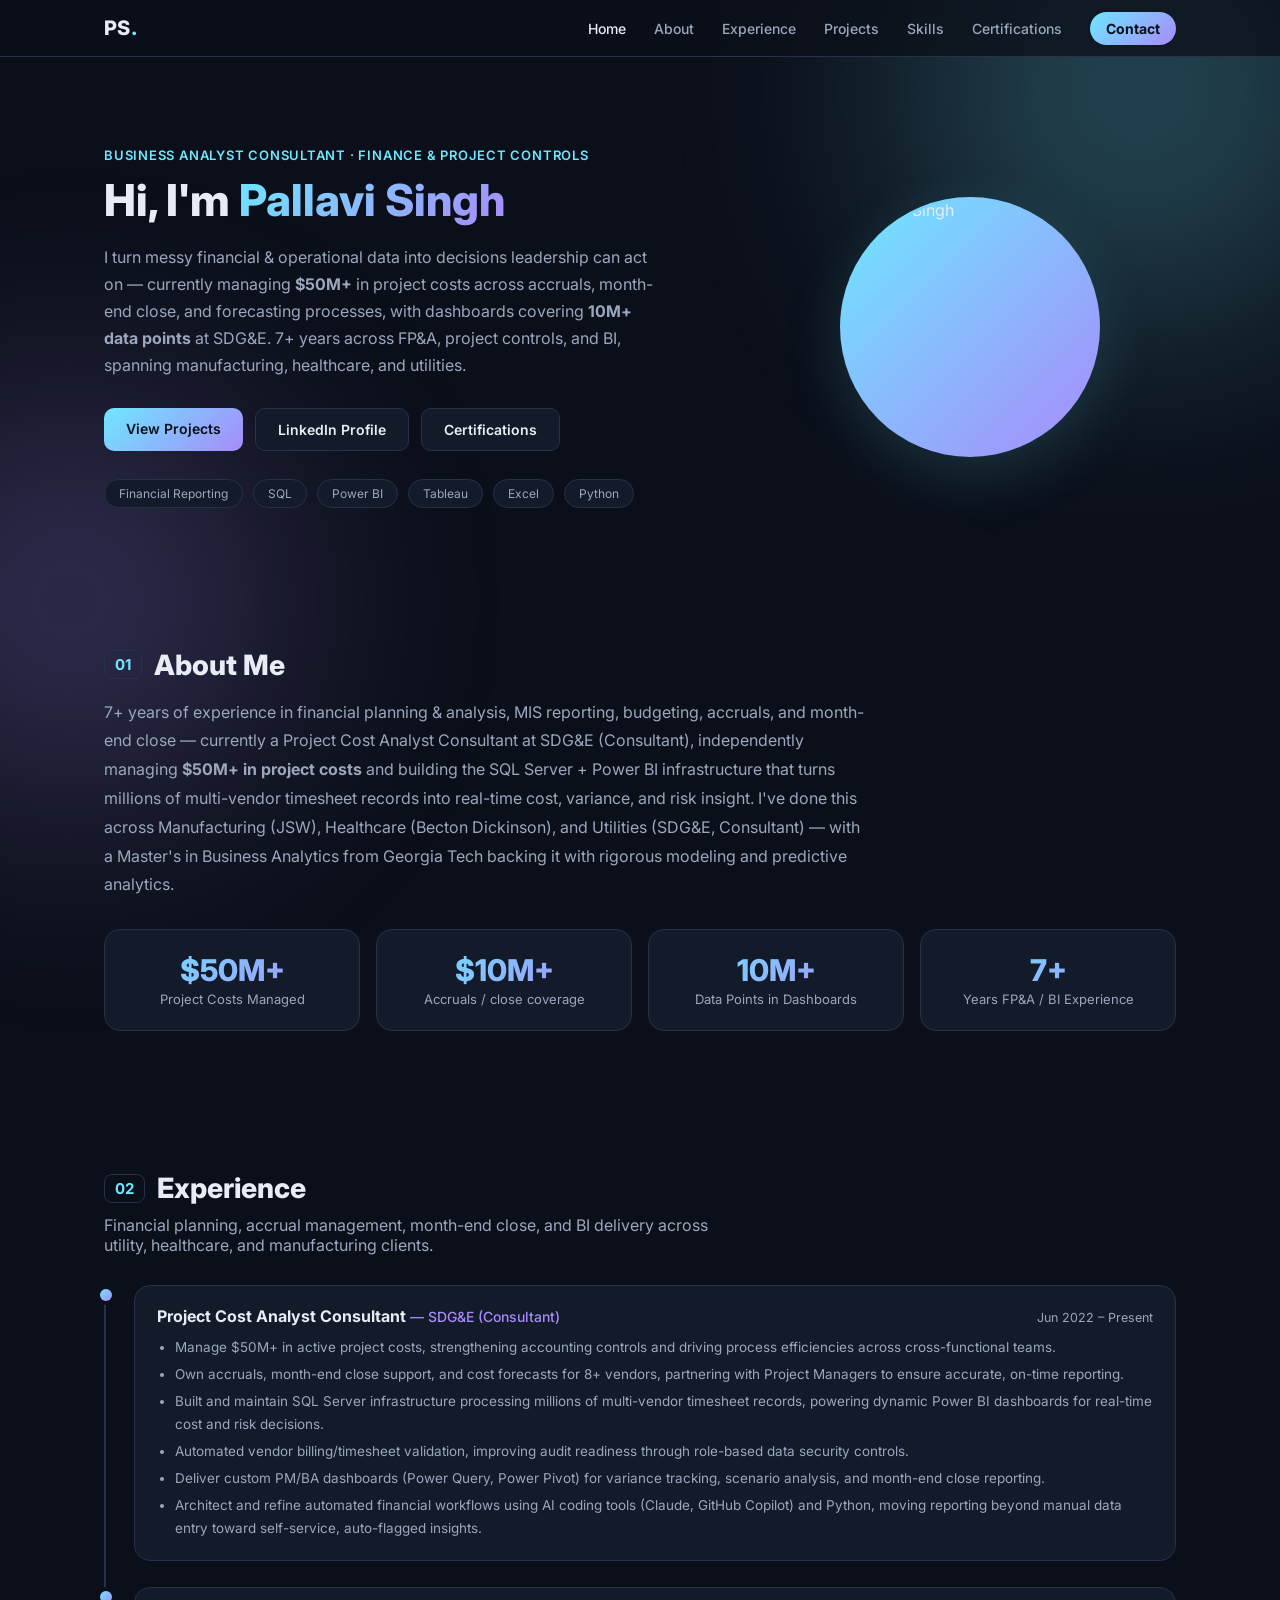
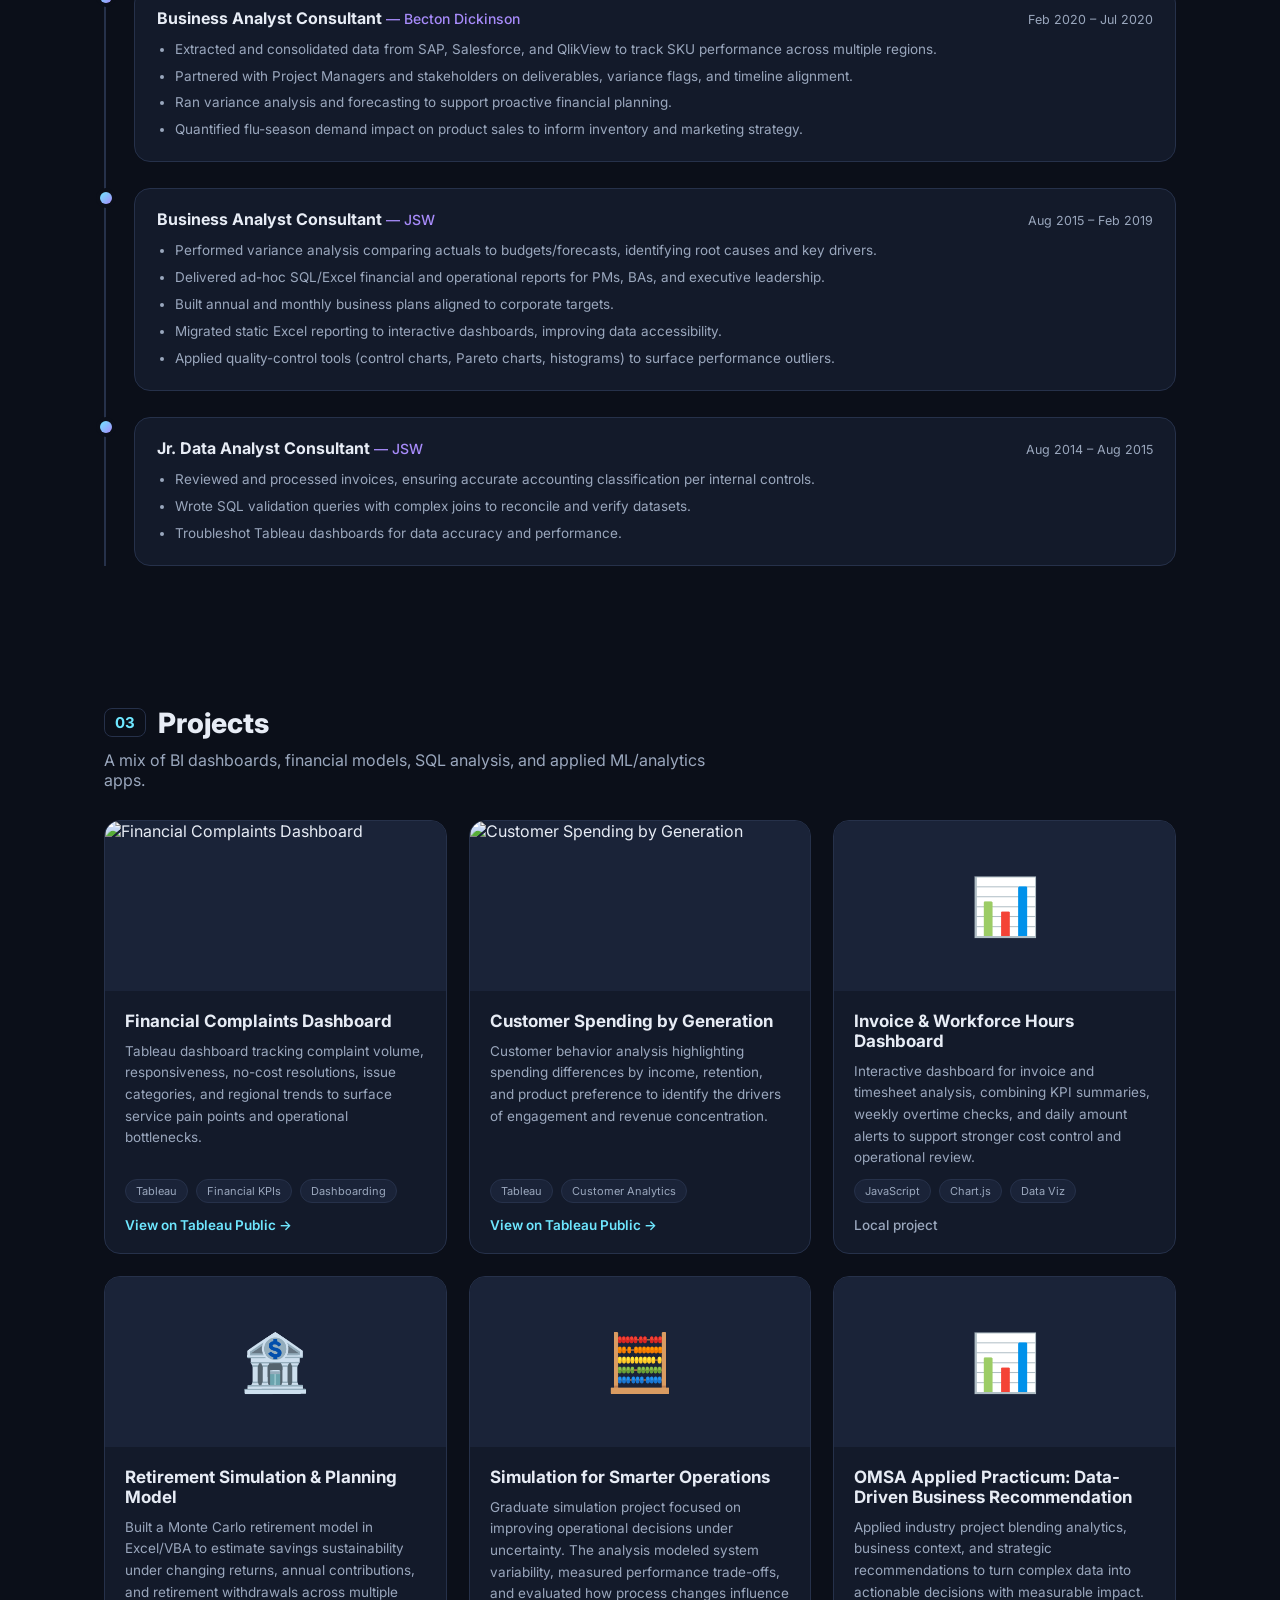
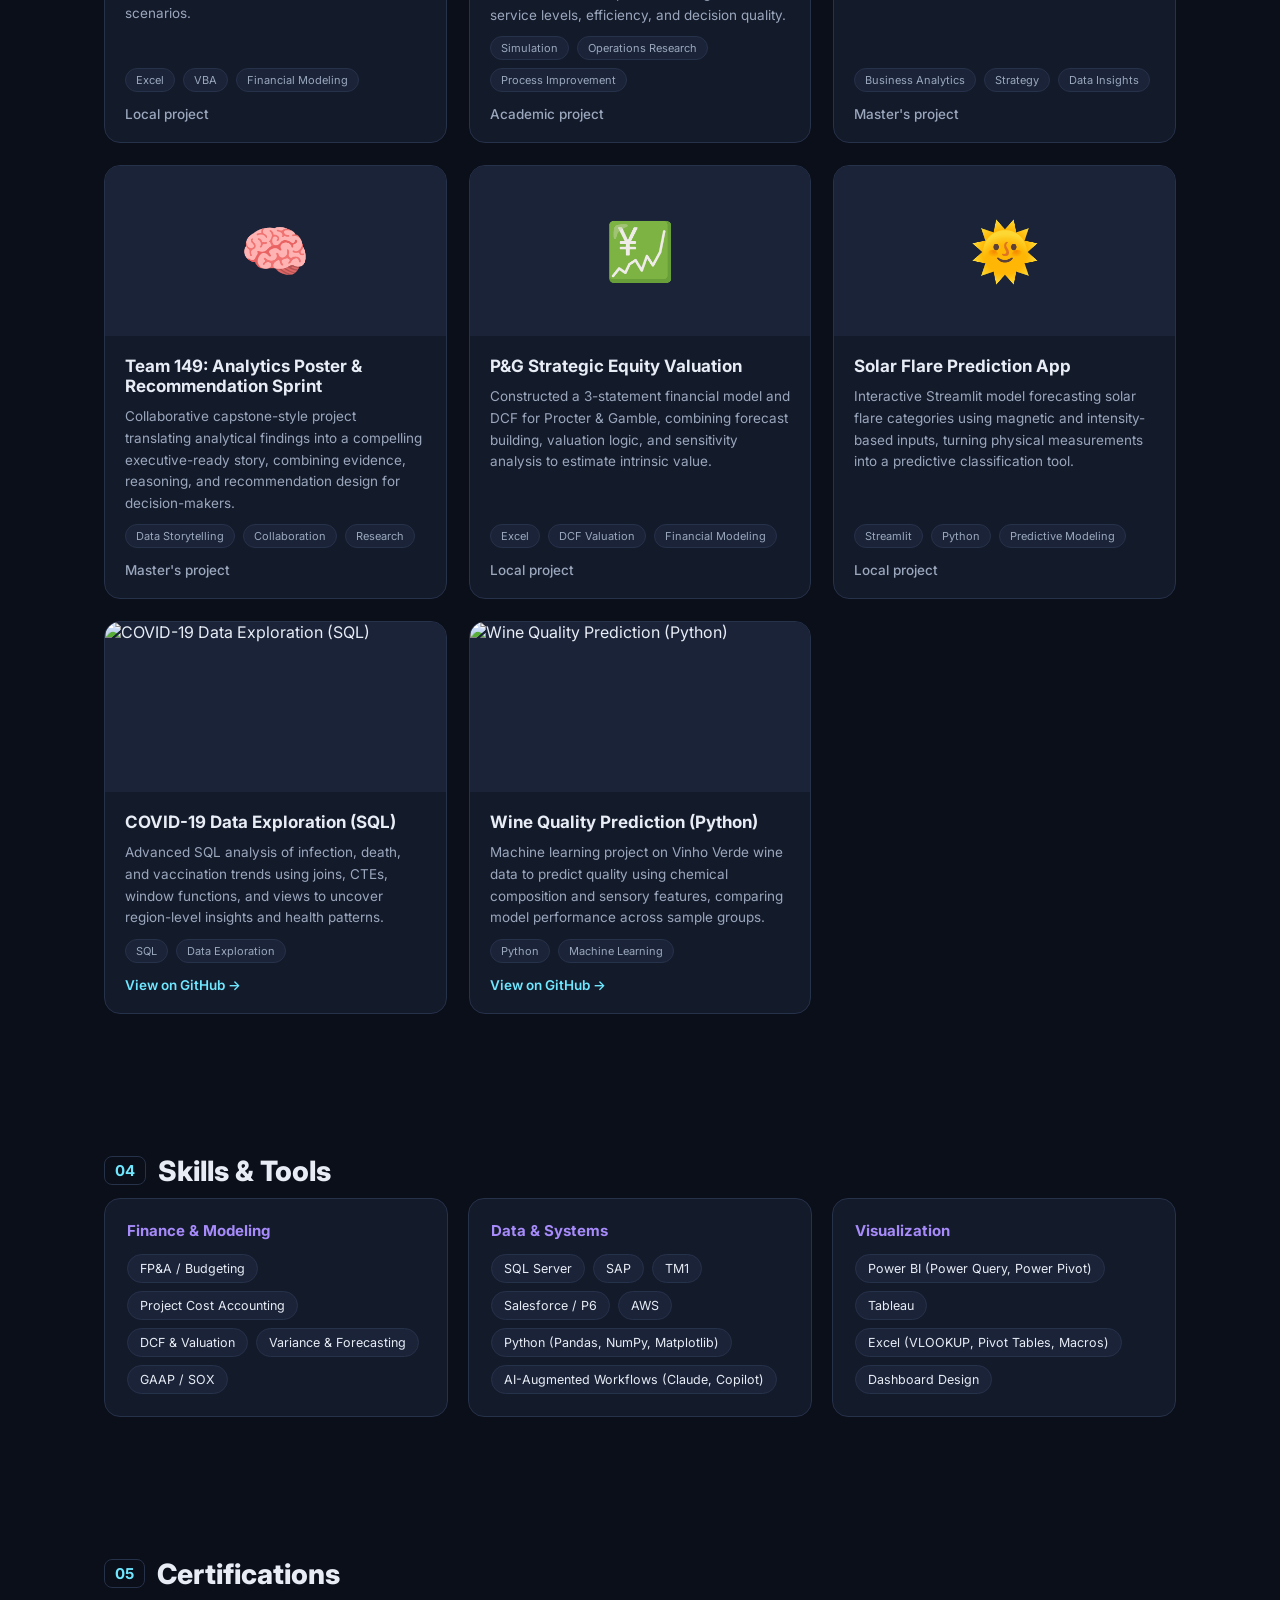
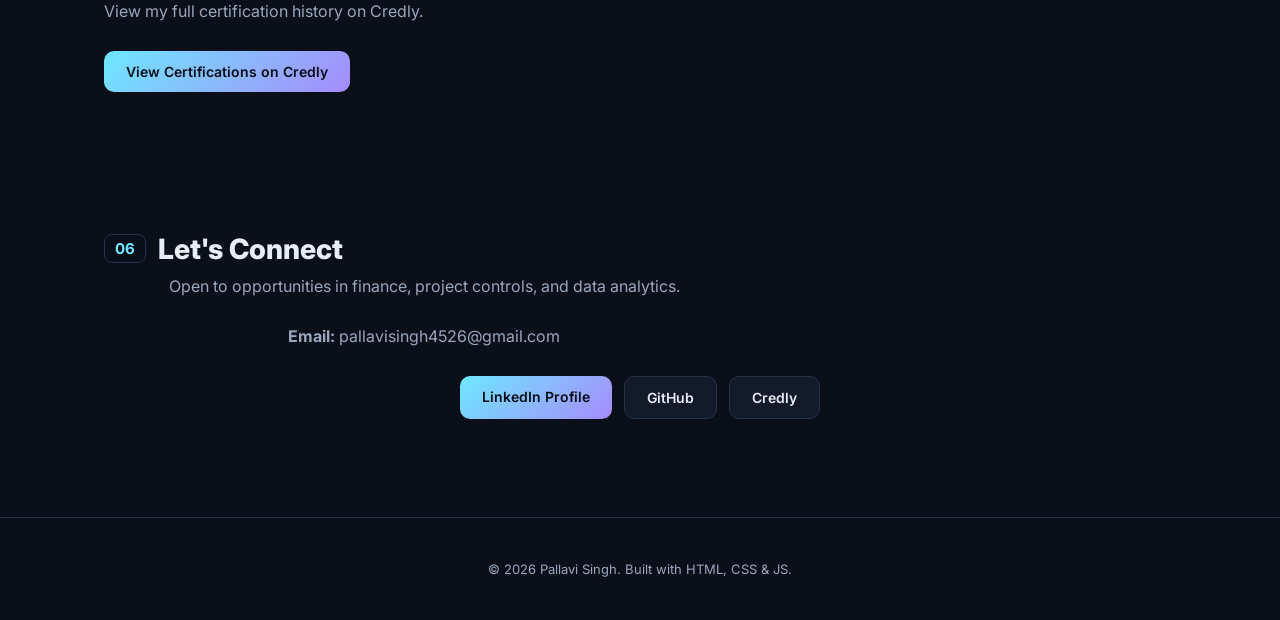
==== index.html @ 5e01cce1 "Add files via upload" ====
<!DOCTYPE html>
<html lang="en">
<head>
<meta charset="UTF-8" />
<meta name="viewport" content="width=device-width, initial-scale=1.0" />
<title>Pallavi Singh | Finance &amp; Data Analytics Portfolio</title>
<meta name="description" content="Pallavi Singh — Business Analyst / Finance &amp; Project Controls. Data modeling, visualization, and predictive analytics portfolio." />
<link rel="preconnect" href="https://fonts.googleapis.com" />
<link href="https://fonts.googleapis.com/css2?family=Inter:wght@400;500;600;700;800&display=swap" rel="stylesheet" />
<link rel="stylesheet" href="styles.css" />
</head>
<body>

  <div class="bg-orb orb-1"></div>
  <div class="bg-orb orb-2"></div>

  <header class="site-header">
    <nav class="nav container">
      <a href="#home" class="brand">PS<span>.</span></a>
      <button class="nav-toggle" id="navToggle" aria-label="Toggle menu">&#9776;</button>
      <ul class="nav-links" id="navLinks">
        <li><a href="#home">Home</a></li>
        <li><a href="#about">About</a></li>
        <li><a href="#experience">Experience</a></li>
        <li><a href="#projects">Projects</a></li>
        <li><a href="#skills">Skills</a></li>
        <li><a href="#certifications">Certifications</a></li>
        <li><a href="#contact" class="nav-cta">Contact</a></li>
      </ul>
    </nav>
  </header>

  <main>
    <!-- HERO -->
    <section id="home" class="hero container">
      <div class="hero-text">
        <p class="eyebrow">Business Analyst Consultant · Finance &amp; Project Controls</p>
        <h1>Hi, I'm <span class="accent">Pallavi Singh</span></h1>
        <p class="hero-sub">
          I turn messy financial &amp; operational data into decisions leadership can act on — currently
          managing <strong>$50M+</strong> in project costs across accruals, month-end close, and forecasting
          processes, with dashboards covering <strong>10M+ data points</strong> at SDG&amp;E. 7+ years across FP&amp;A,
          project controls, and BI, spanning manufacturing, healthcare, and utilities.
        </p>
        <div class="hero-actions">
          <a href="#projects" class="btn btn-primary">View Projects</a>
          <a href="https://www.linkedin.com/in/pallavi733a2479/" target="_blank" rel="noopener" class="btn btn-outline">LinkedIn Profile</a>
          <a href="https://www.credly.com/users/pallavi-singh.91397c42" target="_blank" rel="noopener" class="btn btn-outline">Certifications</a>
        </div>
        <ul class="hero-tags">
          <li>Financial Reporting</li>
          <li>SQL</li>
          <li>Power BI</li>
          <li>Tableau</li>
          <li>Excel</li>
          <li>Python</li>
        </ul>
      </div>
      <div class="hero-photo">
        <img src="images/OIP.jpg" alt="Pallavi Singh" />
      </div>
    </section>

    <!-- ABOUT -->
    <section id="about" class="section container">
      <h2 class="section-title"><span class="tag-num">01</span> About Me</h2>
      <p class="about-text">
        7+ years of experience in financial planning &amp; analysis, MIS reporting, budgeting, accruals, and month-end close —
        currently a Project Cost Analyst Consultant at SDG&amp;E (Consultant), independently managing <strong>$50M+ in project costs</strong> and
        building the SQL Server + Power BI infrastructure that turns millions of multi-vendor timesheet records into
        real-time cost, variance, and risk insight. I've done this across Manufacturing (JSW), Healthcare
        (Becton Dickinson), and Utilities (SDG&amp;E, Consultant) — with a Master's in Business Analytics from Georgia Tech backing it
        with rigorous modeling and predictive analytics.
      </p>
      <div class="stat-row">
        <div class="stat-card"><span class="stat-num">$50M+</span><span class="stat-label">Project Costs Managed</span></div>
        <div class="stat-card"><span class="stat-num">$10M+</span><span class="stat-label">Accruals / close coverage</span></div>
        <div class="stat-card"><span class="stat-num">10M+</span><span class="stat-label">Data Points in Dashboards</span></div>
        <div class="stat-card"><span class="stat-num">7+</span><span class="stat-label">Years FP&amp;A / BI Experience</span></div>
      </div>
    </section>

    <!-- EXPERIENCE -->
    <section id="experience" class="section container">
      <h2 class="section-title"><span class="tag-num">02</span> Experience</h2>
      <p class="section-sub">Financial planning, accrual management, month-end close, and BI delivery across utility, healthcare, and manufacturing clients.</p>
      <div class="timeline" id="experienceTimeline">
        <!-- Cards injected by script.js from EXPERIENCE data -->
      </div>
    </section>

    <!-- PROJECTS -->
    <section id="projects" class="section container">
      <h2 class="section-title"><span class="tag-num">03</span> Projects</h2>
      <p class="section-sub">A mix of BI dashboards, financial models, SQL analysis, and applied ML/analytics apps.</p>

      <div class="project-grid" id="projectGrid">
        <!-- Cards injected by script.js from PROJECTS data -->
      </div>
    </section>

    <!-- SKILLS -->
    <section id="skills" class="section container">
      <h2 class="section-title"><span class="tag-num">04</span> Skills &amp; Tools</h2>
      <div class="skills-grid">
        <div class="skill-group">
          <h3>Finance &amp; Modeling</h3>
          <ul class="pill-list">
            <li>FP&amp;A / Budgeting</li>
            <li>Project Cost Accounting</li>
            <li>DCF &amp; Valuation</li>
            <li>Variance &amp; Forecasting</li>
            <li>GAAP / SOX</li>
          </ul>
        </div>
        <div class="skill-group">
          <h3>Data &amp; Systems</h3>
          <ul class="pill-list">
            <li>SQL Server</li>
            <li>SAP</li>
            <li>TM1</li>
            <li>Salesforce / P6</li>
            <li>AWS</li>
            <li>Python (Pandas, NumPy, Matplotlib)</li>
            <li>AI-Augmented Workflows (Claude, Copilot)</li>
          </ul>
        </div>
        <div class="skill-group">
          <h3>Visualization</h3>
          <ul class="pill-list">
            <li>Power BI (Power Query, Power Pivot)</li>
            <li>Tableau</li>
            <li>Excel (VLOOKUP, Pivot Tables, Macros)</li>
            <li>Dashboard Design</li>
          </ul>
        </div>
      </div>
    </section>

    <!-- CERTIFICATIONS -->
    <section id="certifications" class="section container">
      <h2 class="section-title"><span class="tag-num">05</span> Certifications</h2>
      <p class="section-sub">
        View my full certification history on Credly.
      </p>
      <a href="https://www.credly.com/users/pallavi-singh.91397c42" target="_blank" rel="noopener" class="btn btn-primary">
        View Certifications on Credly
      </a>
    </section>

    <!-- CONTACT -->
    <section id="contact" class="section container contact-section">
      <h2 class="section-title"><span class="tag-num">06</span> Let's Connect</h2>
      <p class="section-sub">Open to opportunities in finance, project controls, and data analytics.</p>
      <p class="section-sub"><strong>Email:</strong> pallavisingh4526@gmail.com</p>
      <div class="hero-actions">
        <a href="https://www.linkedin.com/in/pallavi733a2479/" target="_blank" rel="noopener" class="btn btn-primary">LinkedIn Profile</a>
        <a href="https://github.com/PallaviSingh24" target="_blank" rel="noopener" class="btn btn-outline">GitHub</a>
        <a href="https://www.credly.com/users/pallavi-singh.91397c42" target="_blank" rel="noopener" class="btn btn-outline">Credly</a>
      </div>
    </section>
  </main>

  <footer class="site-footer">
    <p>&copy; <span id="year"></span> Pallavi Singh. Built with HTML, CSS &amp; JS.</p>
  </footer>

  <script src="projects-data.js"></script>
  <script src="script.js"></script>
</body>
</html>
---- styles.css ----
:root {
  --bg: #0b0f19;
  --panel: #131a2a;
  --panel-2: #1a2338;
  --border: #26314a;
  --text: #e7ecf5;
  --muted: #9aa7bd;
  --accent: #6ee7ff;
  --accent-2: #a78bfa;
  --gradient: linear-gradient(135deg, #6ee7ff 0%, #a78bfa 100%);
  --radius: 16px;
  --max-w: 1120px;
}

* { box-sizing: border-box; }
html { scroll-behavior: smooth; }

body {
  margin: 0;
  font-family: "Inter", "Segoe UI", Arial, sans-serif;
  background: var(--bg);
  color: var(--text);
  position: relative;
  overflow-x: hidden;
}

.container { max-width: var(--max-w); margin: 0 auto; padding: 0 24px; }

.bg-orb {
  position: fixed;
  border-radius: 50%;
  filter: blur(120px);
  opacity: 0.25;
  z-index: 0;
  pointer-events: none;
}
.orb-1 { width: 480px; height: 480px; background: #6ee7ff; top: -150px; right: -100px; }
.orb-2 { width: 420px; height: 420px; background: #a78bfa; bottom: 10%; left: -140px; }

.site-header {
  position: sticky;
  top: 0;
  z-index: 50;
  backdrop-filter: blur(10px);
  background: rgba(11, 15, 25, 0.75);
  border-bottom: 1px solid var(--border);
}

.nav { display: flex; align-items: center; justify-content: space-between; padding: 16px 24px; }

.brand { font-size: 20px; font-weight: 800; color: var(--text); text-decoration: none; letter-spacing: 0.02em; }
.brand span { color: var(--accent); }

.nav-toggle { display: none; background: none; border: none; color: var(--text); font-size: 22px; cursor: pointer; }

.nav-links { list-style: none; display: flex; gap: 28px; margin: 0; padding: 0; align-items: center; }
.nav-links a { color: var(--muted); text-decoration: none; font-size: 14px; font-weight: 500; transition: color 0.2s; }
.nav-links a:hover, .nav-links a.active { color: var(--text); }
.nav-cta { background: var(--gradient); color: #071018 !important; padding: 8px 16px; border-radius: 999px; font-weight: 700 !important; }

.hero {
  display: grid;
  grid-template-columns: 1.2fr 0.8fr;
  gap: 40px;
  align-items: center;
  padding: 90px 24px 70px;
  position: relative;
  z-index: 1;
}

.eyebrow { color: var(--accent); font-weight: 600; letter-spacing: 0.06em; text-transform: uppercase; font-size: 13px; margin: 0 0 12px; }
.hero h1 { font-size: 44px; line-height: 1.15; margin: 0 0 18px; font-weight: 800; }
.accent { background: var(--gradient); -webkit-background-clip: text; background-clip: text; color: transparent; }
.hero-sub { color: var(--muted); font-size: 16px; line-height: 1.7; max-width: 560px; margin: 0 0 28px; }

.hero-actions { display: flex; flex-wrap: wrap; gap: 12px; margin-bottom: 28px; }

.btn { display: inline-block; padding: 12px 22px; border-radius: 10px; font-weight: 600; font-size: 14px; text-decoration: none; transition: transform 0.15s, opacity 0.15s; }
.btn:hover { transform: translateY(-2px); }
.btn-primary { background: var(--gradient); color: #071018; }
.btn-outline { border: 1px solid var(--border); color: var(--text); background: var(--panel); }
.btn-outline:hover { border-color: var(--accent); }

.hero-tags { list-style: none; display: flex; flex-wrap: wrap; gap: 10px; padding: 0; margin: 0; }
.hero-tags li { background: var(--panel); border: 1px solid var(--border); padding: 6px 14px; border-radius: 999px; font-size: 12px; color: var(--muted); }

.hero-photo { display: flex; justify-content: center; }
.hero-photo img {
  width: 260px; height: 260px; object-fit: cover; border-radius: 50%;
  border: 3px solid transparent;
  background: var(--gradient) padding-box, var(--gradient) border-box;
  box-shadow: 0 20px 60px rgba(110, 231, 255, 0.15);
}

.section { padding: 70px 24px; position: relative; z-index: 1; }
.section-title { font-size: 28px; font-weight: 800; margin: 0 0 10px; display: flex; align-items: center; gap: 12px; }
.tag-num { color: var(--accent); font-size: 15px; font-weight: 700; border: 1px solid var(--border); border-radius: 8px; padding: 4px 10px; }
.section-sub { color: var(--muted); margin: 0 0 30px; max-width: 640px; }
.about-text { color: var(--muted); font-size: 16px; line-height: 1.8; max-width: 760px; margin-bottom: 30px; }

.stat-row { display: grid; grid-template-columns: repeat(auto-fit, minmax(160px, 1fr)); gap: 16px; }
.stat-card { background: var(--panel); border: 1px solid var(--border); border-radius: var(--radius); padding: 22px; text-align: center; }
.stat-num { display: block; font-size: 30px; font-weight: 800; background: var(--gradient); -webkit-background-clip: text; background-clip: text; color: transparent; }
.stat-label { color: var(--muted); font-size: 13px; }

.project-grid { display: grid; grid-template-columns: repeat(auto-fit, minmax(300px, 1fr)); gap: 22px; }

.timeline { position: relative; display: flex; flex-direction: column; gap: 26px; padding-left: 28px; border-left: 2px solid var(--border); }
.timeline-item { position: relative; }
.timeline-marker { position: absolute; left: -34.5px; top: 4px; width: 12px; height: 12px; border-radius: 50%; background: var(--gradient); box-shadow: 0 0 0 4px var(--bg); }
.timeline-content { background: var(--panel); border: 1px solid var(--border); border-radius: var(--radius); padding: 20px 22px; }
.timeline-head { display: flex; flex-wrap: wrap; justify-content: space-between; align-items: baseline; gap: 8px; margin-bottom: 10px; }
.timeline-head h3 { margin: 0; font-size: 16px; }
.timeline-company { color: var(--accent-2); font-weight: 500; font-size: 14px; }
.timeline-period { color: var(--muted); font-size: 12.5px; white-space: nowrap; }
.timeline-bullets { margin: 0; padding-left: 18px; color: var(--muted); font-size: 13.5px; line-height: 1.7; display: flex; flex-direction: column; gap: 4px; }

.project-card {
  background: var(--panel);
  border: 1px solid var(--border);
  border-radius: var(--radius);
  overflow: hidden;
  display: flex;
  flex-direction: column;
  transition: transform 0.2s, border-color 0.2s;
}
.project-card:hover { transform: translateY(-4px); border-color: var(--accent); }

.card-media { height: 170px; background: var(--panel-2); display: flex; align-items: center; justify-content: center; overflow: hidden; }
.card-media img { width: 100%; height: 100%; object-fit: cover; }
.card-icon { font-size: 56px; }

.card-body { padding: 20px; display: flex; flex-direction: column; gap: 10px; flex: 1; }
.card-body h3 { margin: 0; font-size: 17px; }
.card-body p { margin: 0; color: var(--muted); font-size: 13.5px; line-height: 1.6; flex: 1; }

.tag-row { display: flex; flex-wrap: wrap; gap: 8px; }
.tag-pill { background: var(--panel-2); border: 1px solid var(--border); color: var(--muted); font-size: 11px; padding: 4px 10px; border-radius: 999px; }

.card-link { color: var(--accent); text-decoration: none; font-weight: 600; font-size: 13.5px; margin-top: 4px; }
.card-link:hover { text-decoration: underline; }
.card-link.disabled { color: var(--muted); font-weight: 500; }

.skills-grid { display: grid; grid-template-columns: repeat(auto-fit, minmax(240px, 1fr)); gap: 20px; }
.skill-group { background: var(--panel); border: 1px solid var(--border); border-radius: var(--radius); padding: 22px; }
.skill-group h3 { margin: 0 0 14px; font-size: 15px; color: var(--accent-2); }
.pill-list { list-style: none; margin: 0; padding: 0; display: flex; flex-wrap: wrap; gap: 8px; }
.pill-list li { background: var(--panel-2); border: 1px solid var(--border); font-size: 12.5px; padding: 6px 12px; border-radius: 999px; color: var(--text); }

.contact-section { text-align: center; }
.contact-section .hero-actions { justify-content: center; }

.site-footer { text-align: center; padding: 30px 24px; color: var(--muted); font-size: 13px; border-top: 1px solid var(--border); position: relative; z-index: 1; }

@media (max-width: 860px) {
  .hero { grid-template-columns: 1fr; padding-top: 60px; }
  .hero-photo { order: -1; }
  .nav-toggle { display: block; }
  .nav-links {
    position: absolute; top: 100%; left: 0; right: 0; flex-direction: column; align-items: flex-start;
    background: var(--panel); border-bottom: 1px solid var(--border); padding: 16px 24px; gap: 16px;
    display: none;
  }
  .nav-links.open { display: flex; }
}
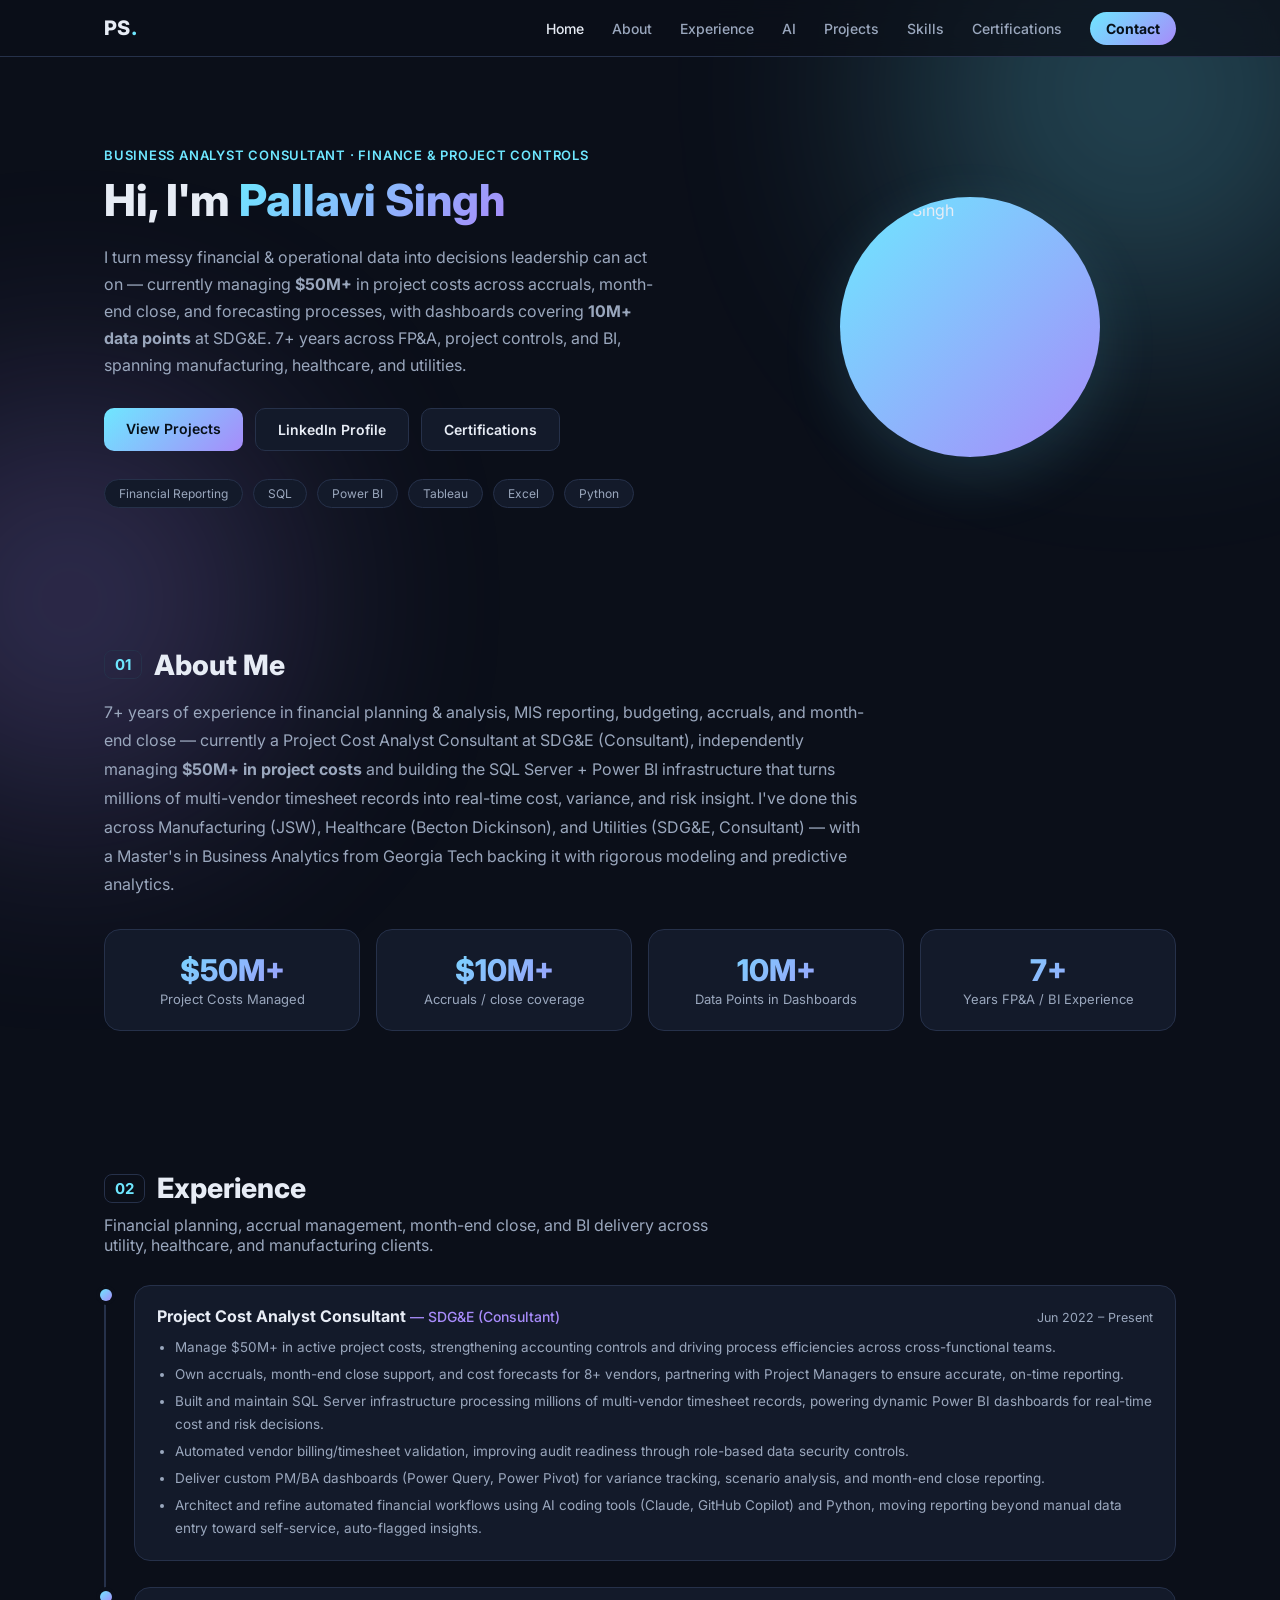
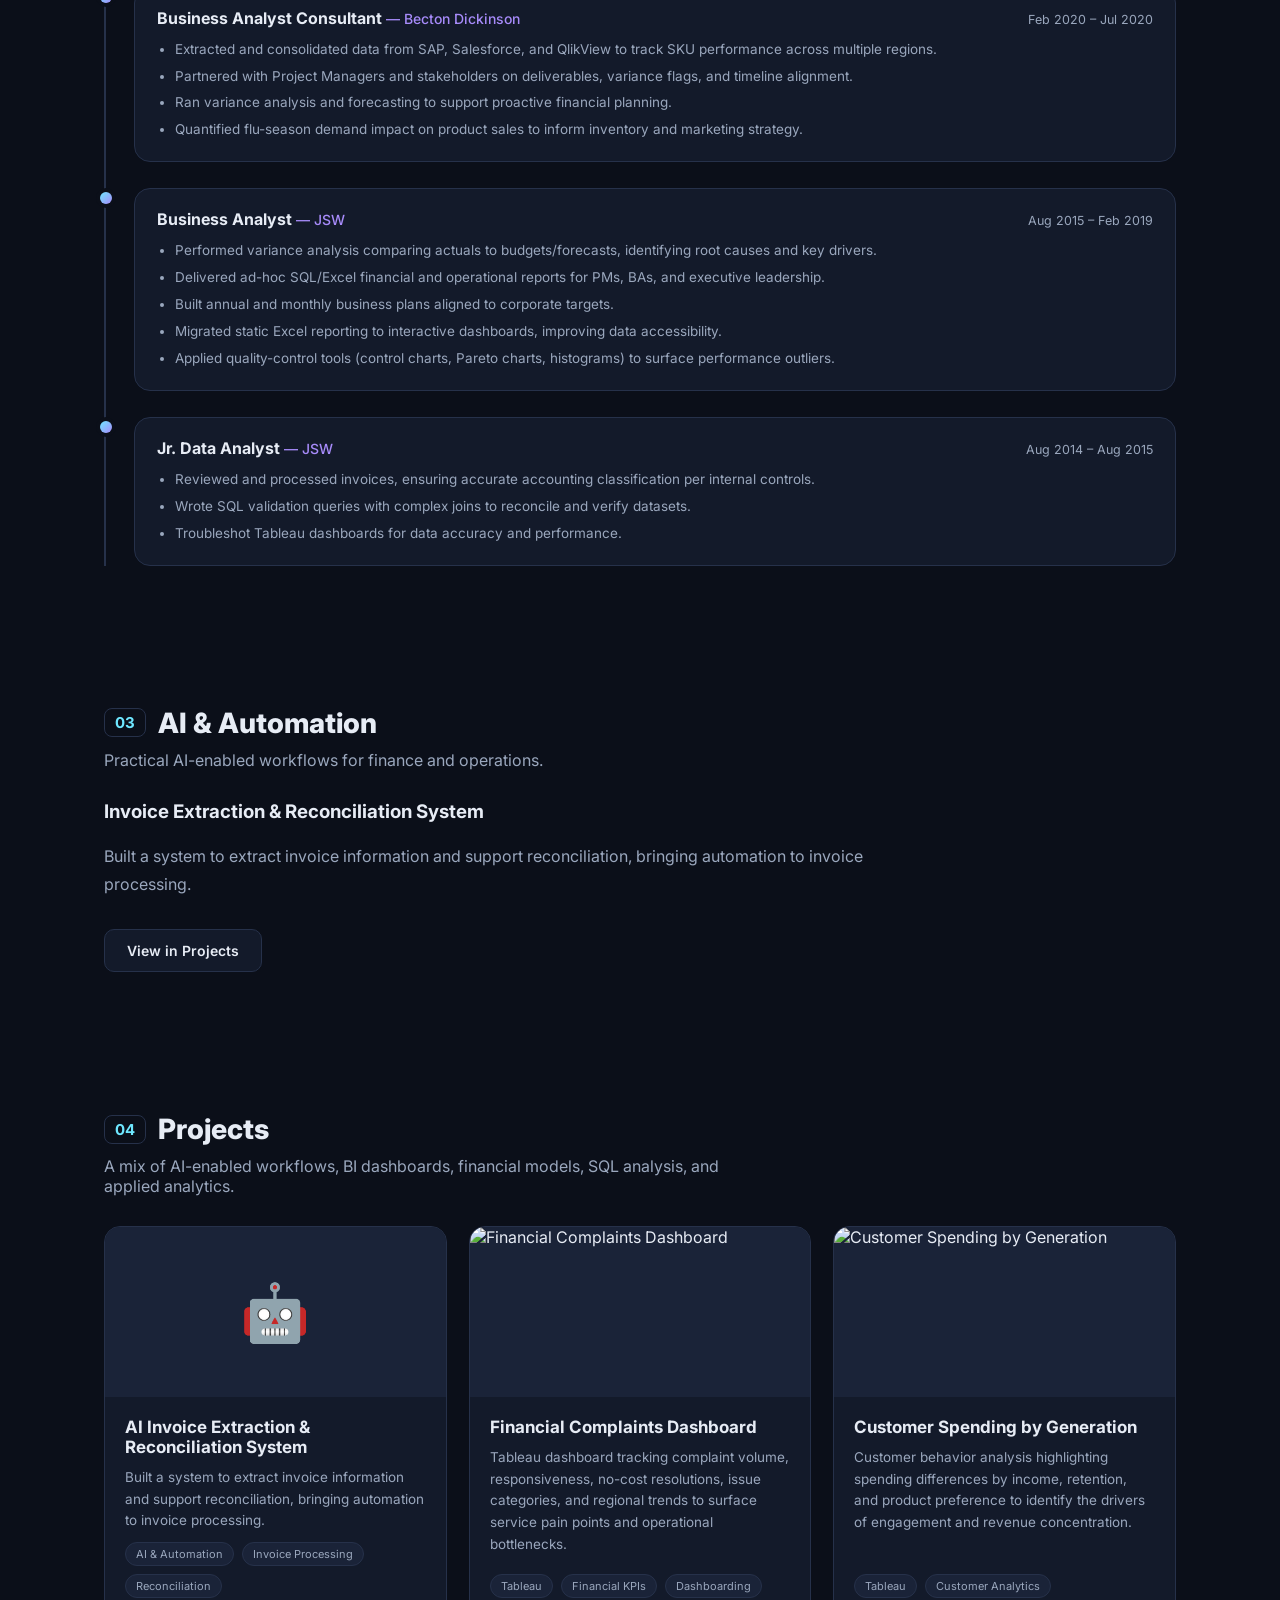
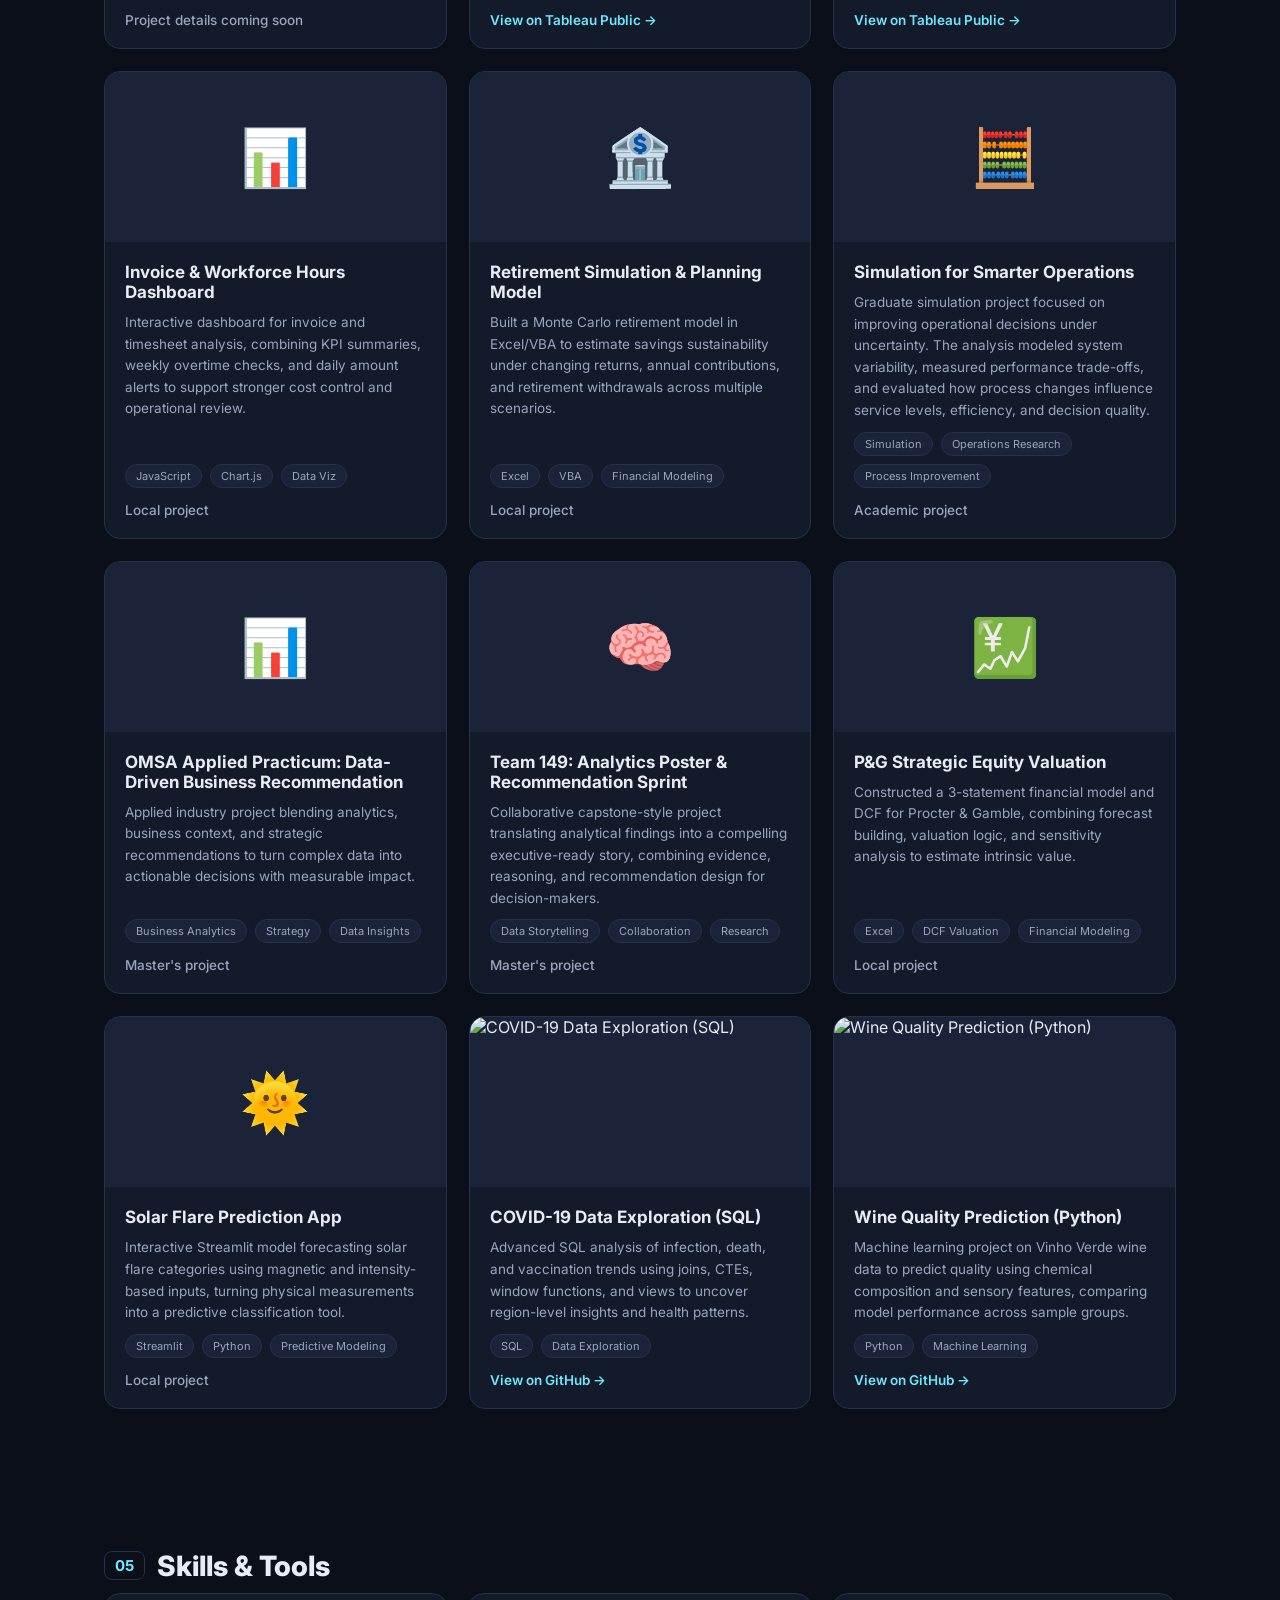
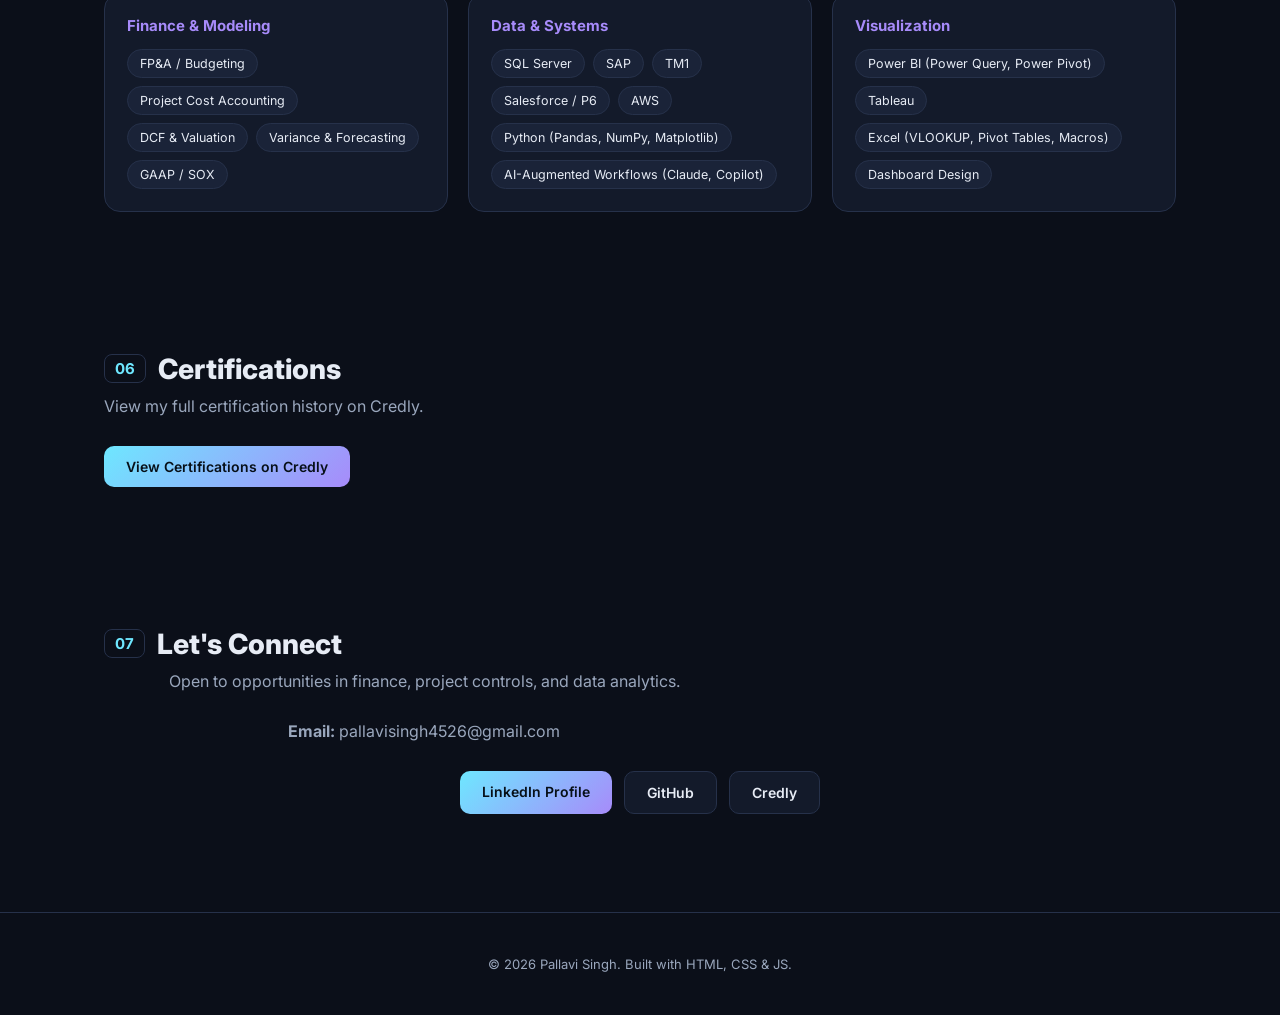
==== commit 5cd91828: "Add AI invoice project highlight" ====
--- a/index.html
+++ b/index.html
@@ -22,6 +22,7 @@
         <li><a href="#home">Home</a></li>
         <li><a href="#about">About</a></li>
         <li><a href="#experience">Experience</a></li>
+        <li><a href="#ai">AI</a></li>
         <li><a href="#projects">Projects</a></li>
         <li><a href="#skills">Skills</a></li>
         <li><a href="#certifications">Certifications</a></li>
@@ -89,10 +90,19 @@
       </div>
     </section>
 
+    <!-- AI & AUTOMATION -->
+    <section id="ai" class="section container">
+      <h2 class="section-title"><span class="tag-num">03</span> AI &amp; Automation</h2>
+      <p class="section-sub">Practical AI-enabled workflows for finance and operations.</p>
+      <h3>Invoice Extraction &amp; Reconciliation System</h3>
+      <p class="about-text">Built a system to extract invoice information and support reconciliation, bringing automation to invoice processing.</p>
+      <a href="#projects" class="btn btn-outline">View in Projects</a>
+    </section>
+
     <!-- PROJECTS -->
     <section id="projects" class="section container">
-      <h2 class="section-title"><span class="tag-num">03</span> Projects</h2>
-      <p class="section-sub">A mix of BI dashboards, financial models, SQL analysis, and applied ML/analytics apps.</p>
+      <h2 class="section-title"><span class="tag-num">04</span> Projects</h2>
+      <p class="section-sub">A mix of AI-enabled workflows, BI dashboards, financial models, SQL analysis, and applied analytics.</p>
 
       <div class="project-grid" id="projectGrid">
         <!-- Cards injected by script.js from PROJECTS data -->
@@ -101,7 +111,7 @@
 
     <!-- SKILLS -->
     <section id="skills" class="section container">
-      <h2 class="section-title"><span class="tag-num">04</span> Skills &amp; Tools</h2>
+      <h2 class="section-title"><span class="tag-num">05</span> Skills &amp; Tools</h2>
       <div class="skills-grid">
         <div class="skill-group">
           <h3>Finance &amp; Modeling</h3>
@@ -139,7 +149,7 @@
 
     <!-- CERTIFICATIONS -->
     <section id="certifications" class="section container">
-      <h2 class="section-title"><span class="tag-num">05</span> Certifications</h2>
+      <h2 class="section-title"><span class="tag-num">06</span> Certifications</h2>
       <p class="section-sub">
         View my full certification history on Credly.
       </p>
@@ -150,7 +160,7 @@
 
     <!-- CONTACT -->
     <section id="contact" class="section container contact-section">
-      <h2 class="section-title"><span class="tag-num">06</span> Let's Connect</h2>
+      <h2 class="section-title"><span class="tag-num">07</span> Let's Connect</h2>
       <p class="section-sub">Open to opportunities in finance, project controls, and data analytics.</p>
       <p class="section-sub"><strong>Email:</strong> pallavisingh4526@gmail.com</p>
       <div class="hero-actions">
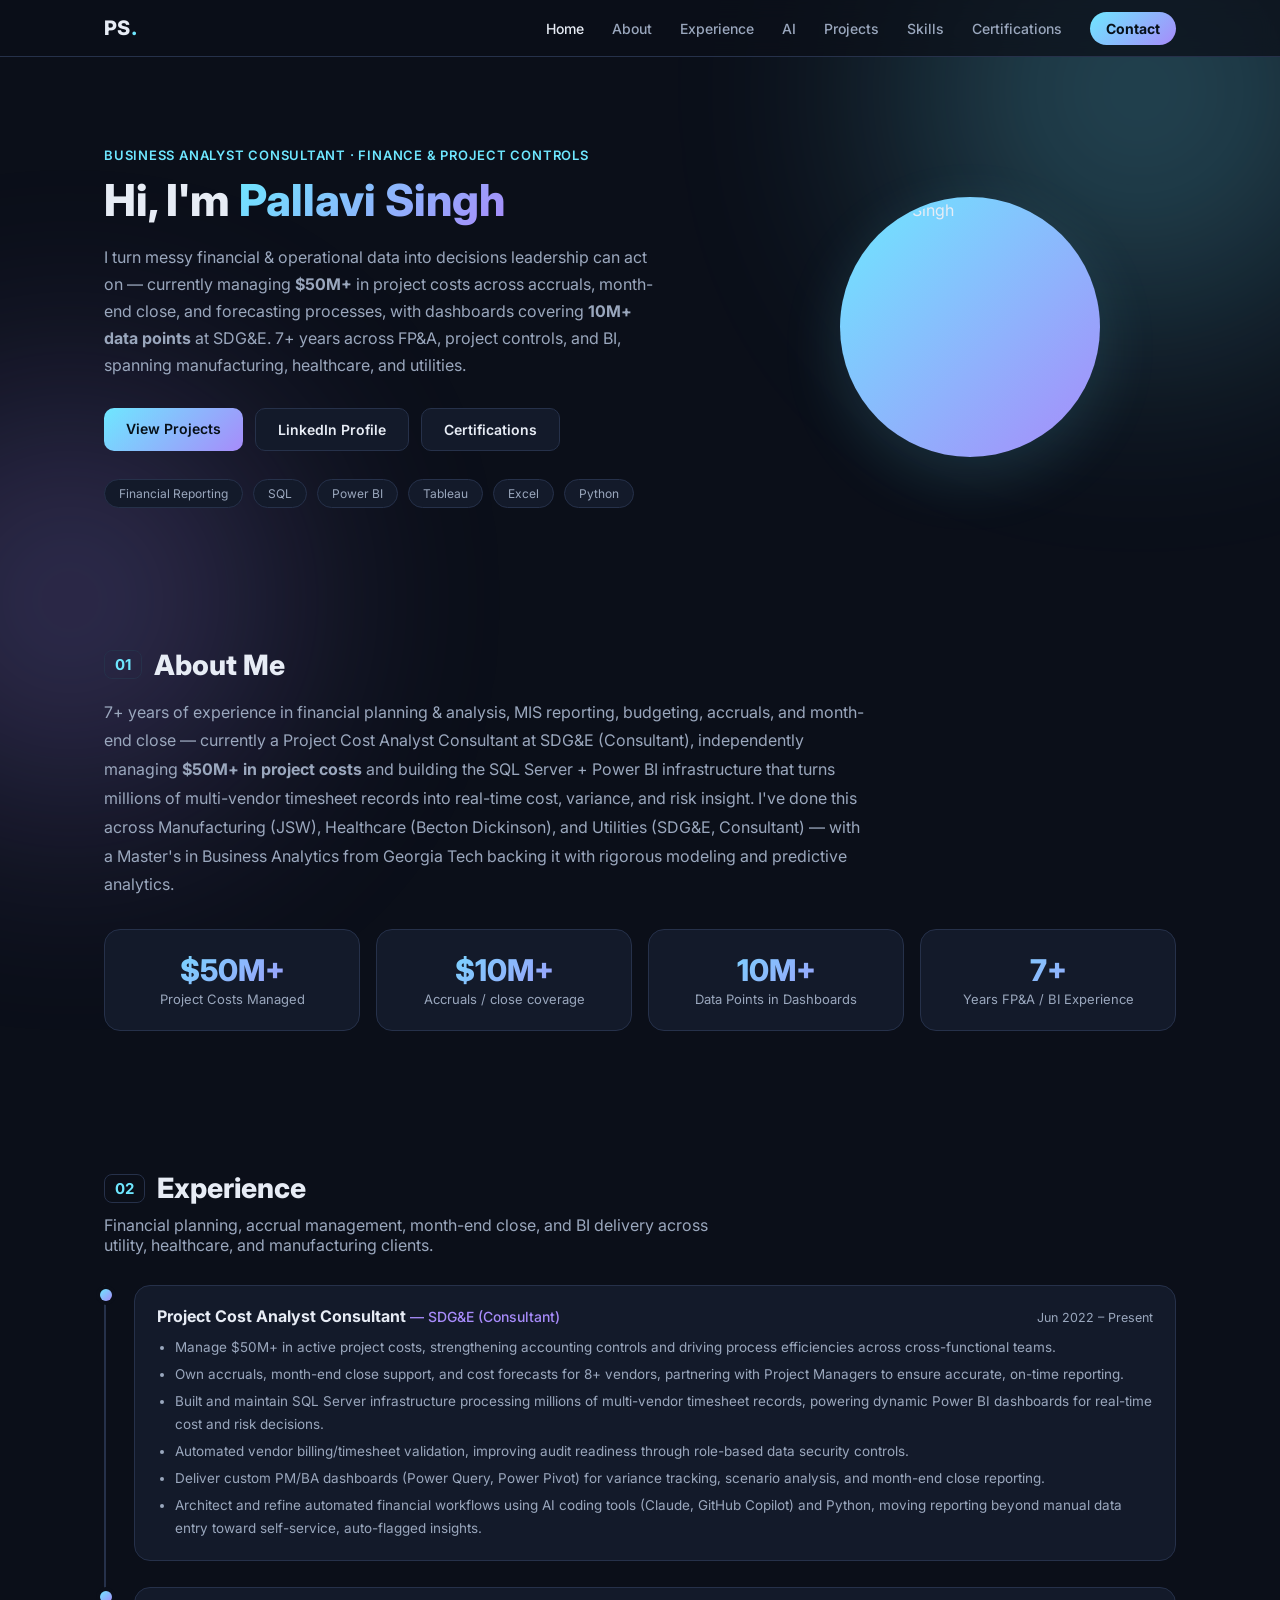
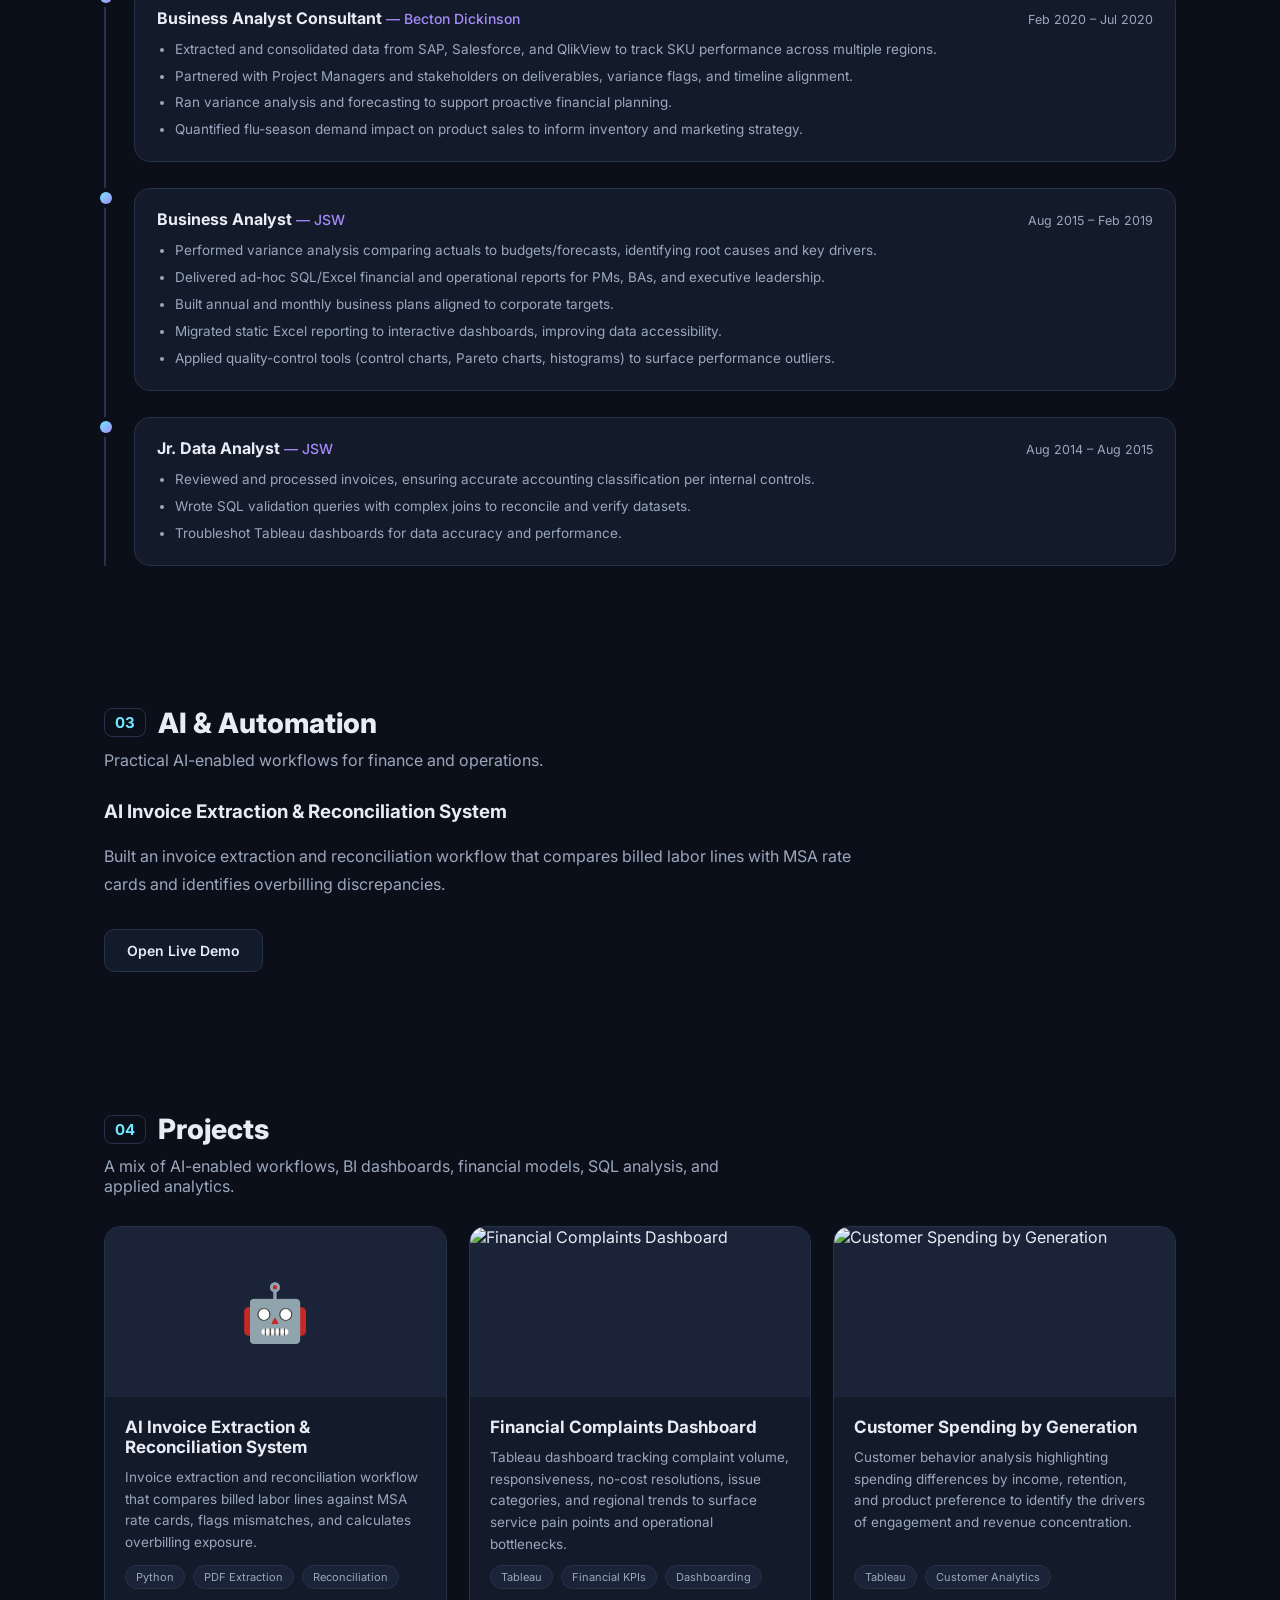
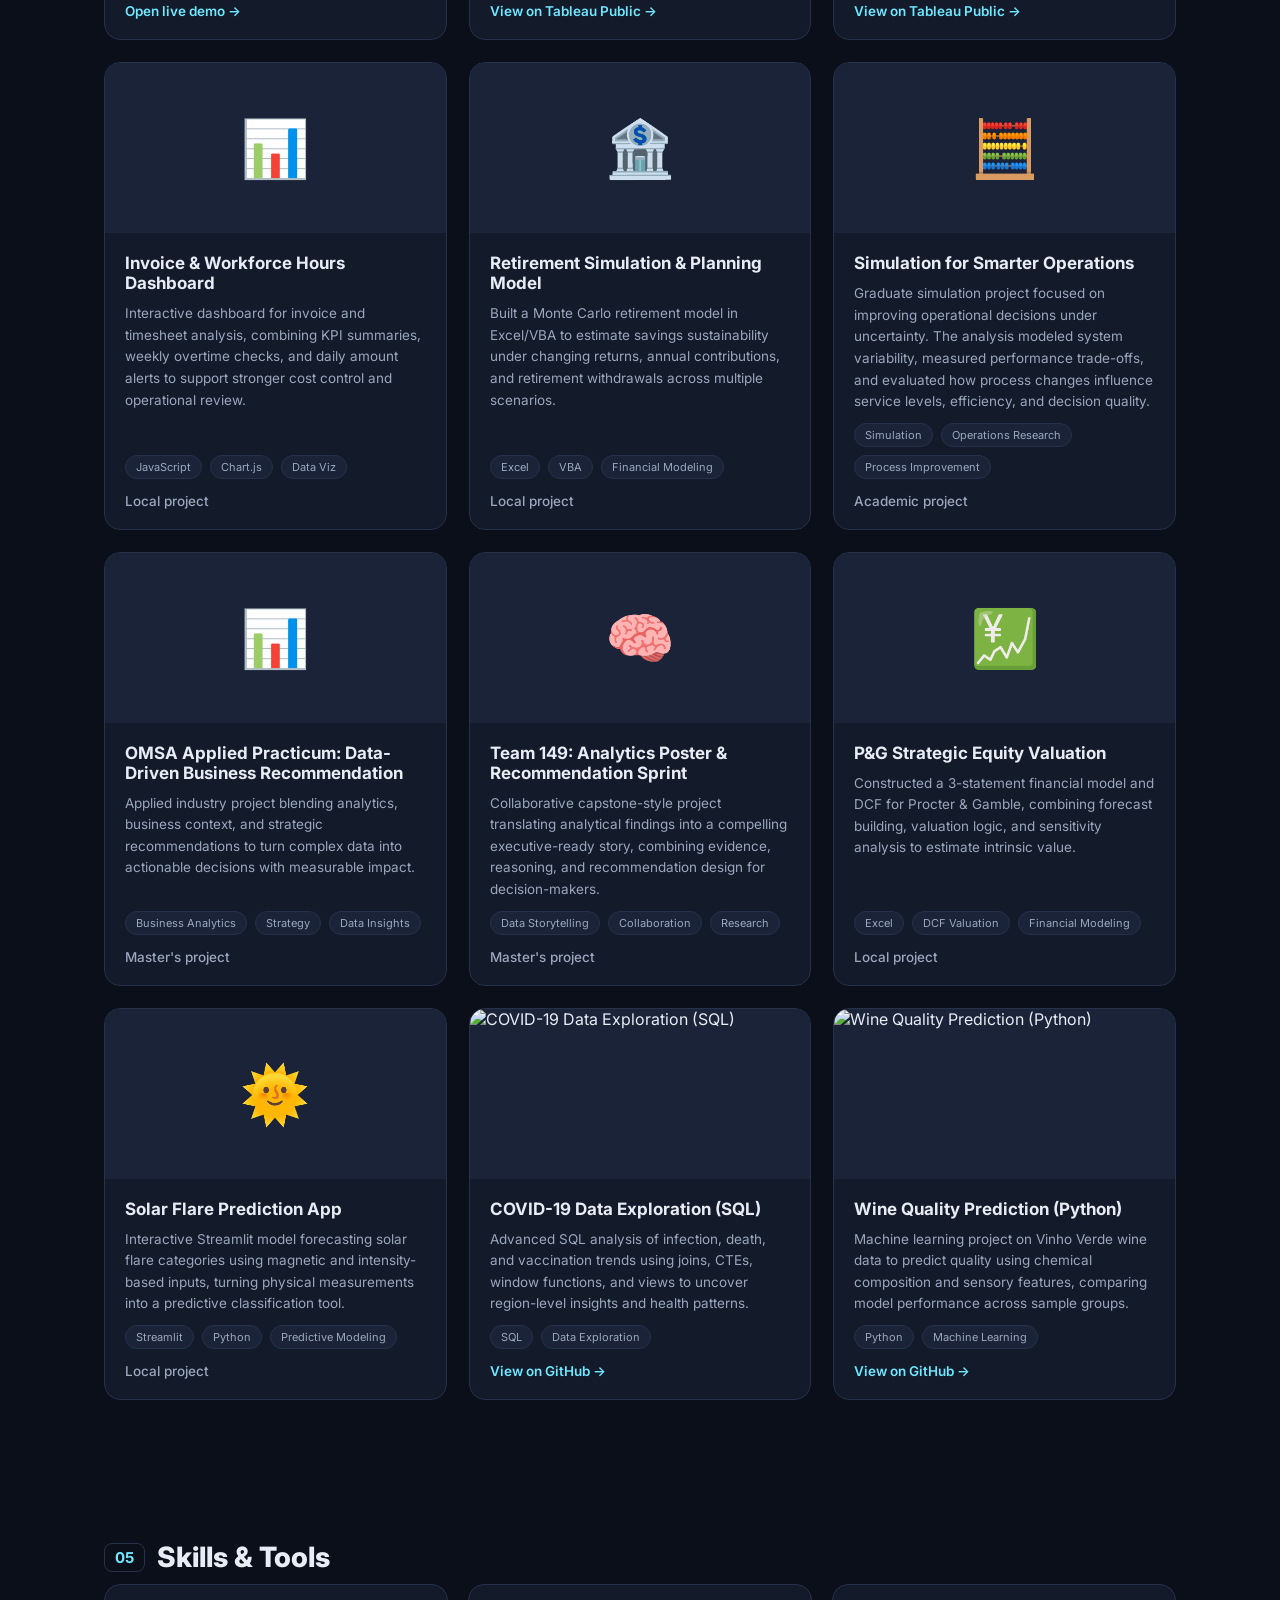
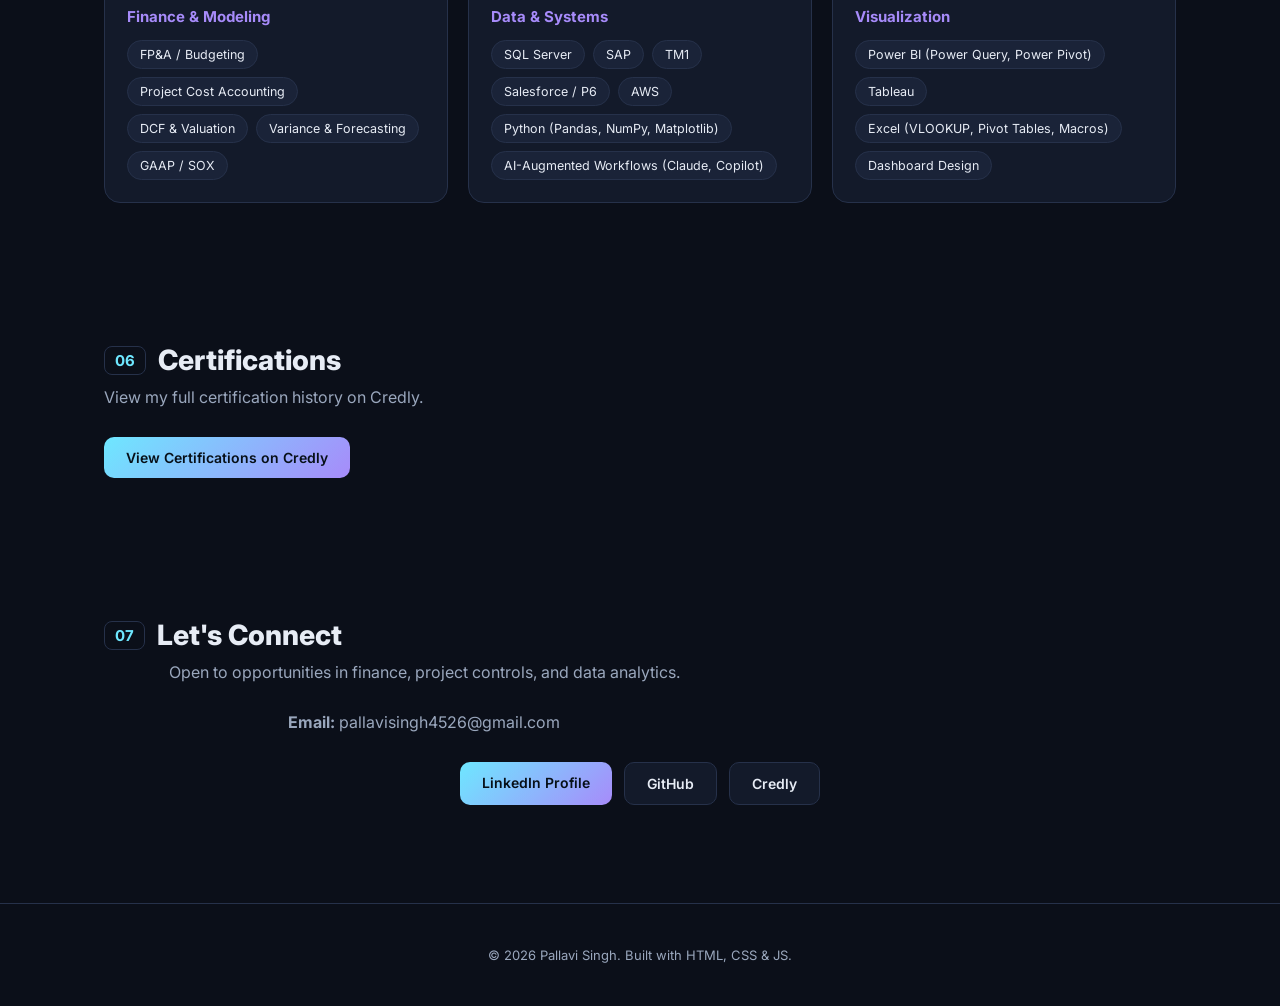
==== commit f3741899: "Add invoice reconciliation demo Co-authored-by: Copilot <223556219+Copilot@users.noreply.github.com>" ====
--- a/index.html
+++ b/index.html
@@ -94,9 +94,9 @@
     <section id="ai" class="section container">
       <h2 class="section-title"><span class="tag-num">03</span> AI &amp; Automation</h2>
       <p class="section-sub">Practical AI-enabled workflows for finance and operations.</p>
-      <h3>Invoice Extraction &amp; Reconciliation System</h3>
-      <p class="about-text">Built a system to extract invoice information and support reconciliation, bringing automation to invoice processing.</p>
-      <a href="#projects" class="btn btn-outline">View in Projects</a>
+      <h3>AI Invoice Extraction &amp; Reconciliation System</h3>
+      <p class="about-text">Built an invoice extraction and reconciliation workflow that compares billed labor lines with MSA rate cards and identifies overbilling discrepancies.</p>
+      <a href="invoice-reconciliation.html" class="btn btn-outline">Open Live Demo</a>
     </section>
 
     <!-- PROJECTS -->
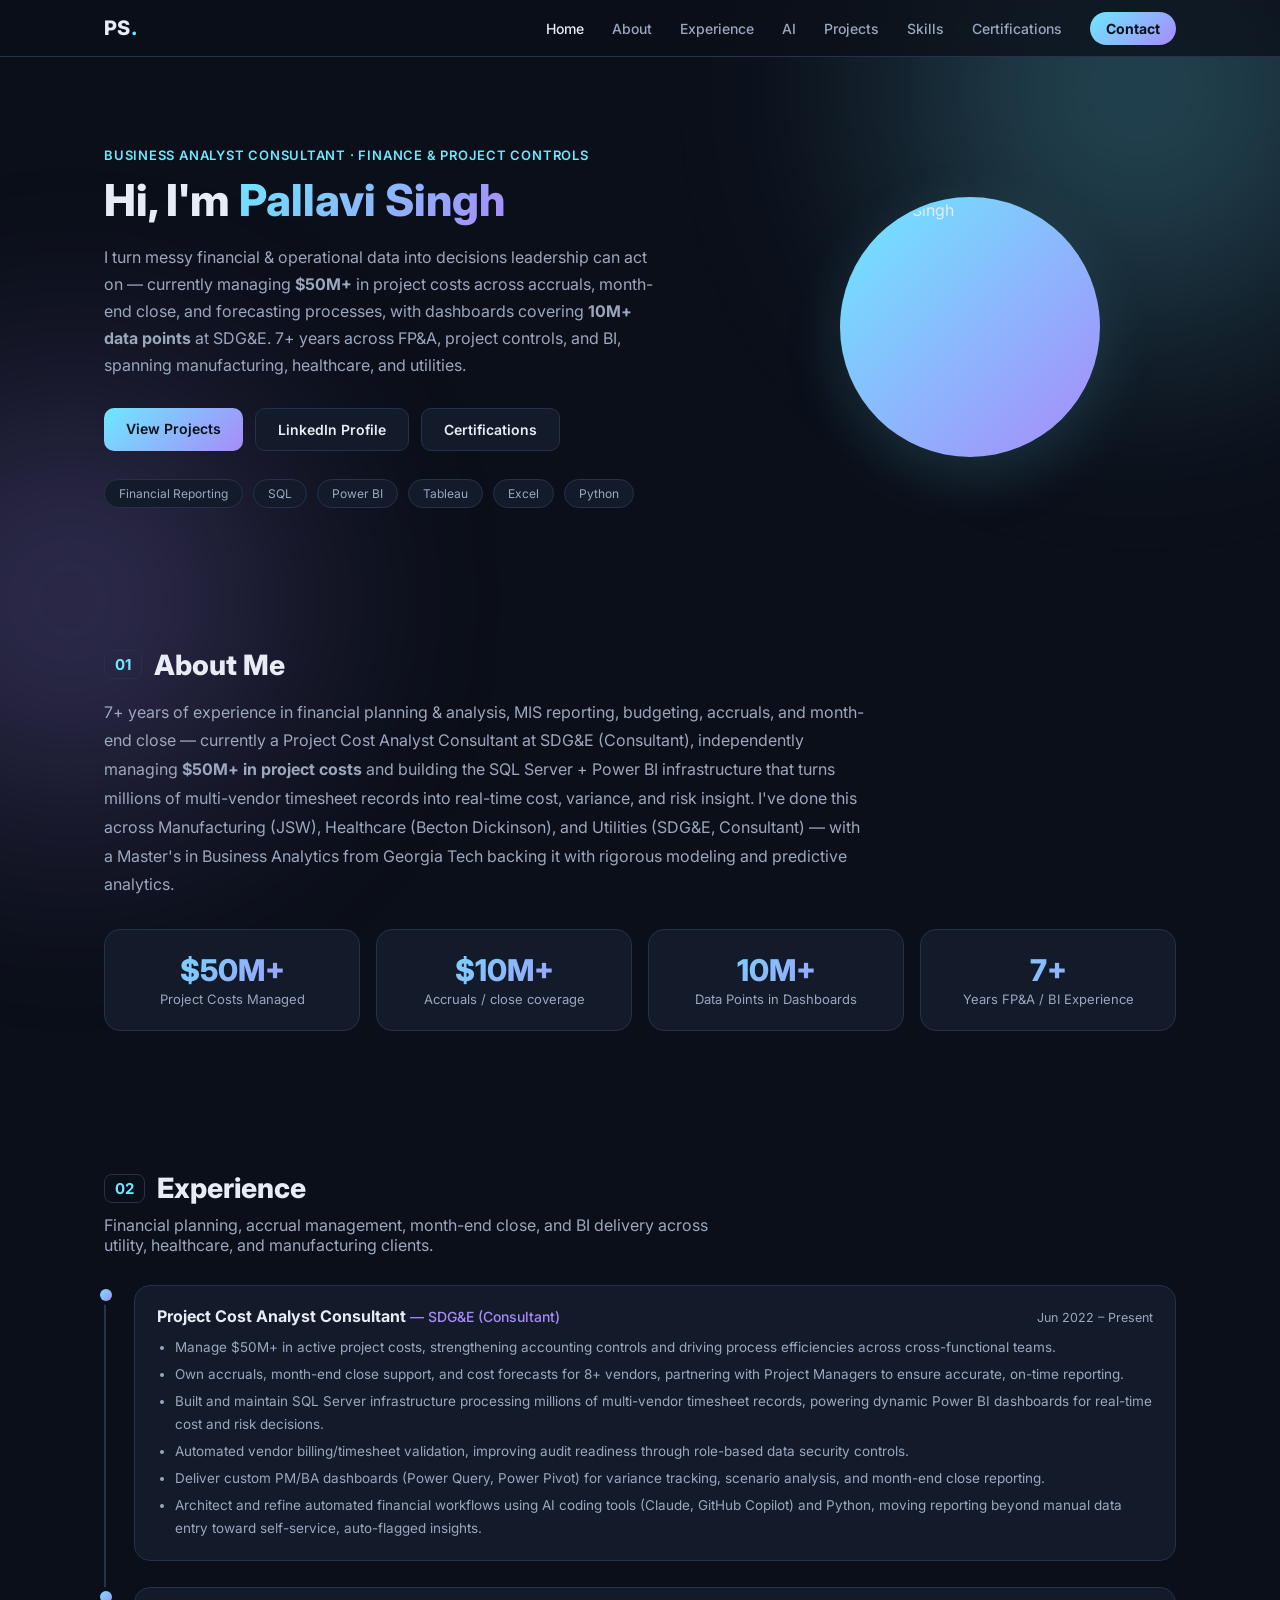
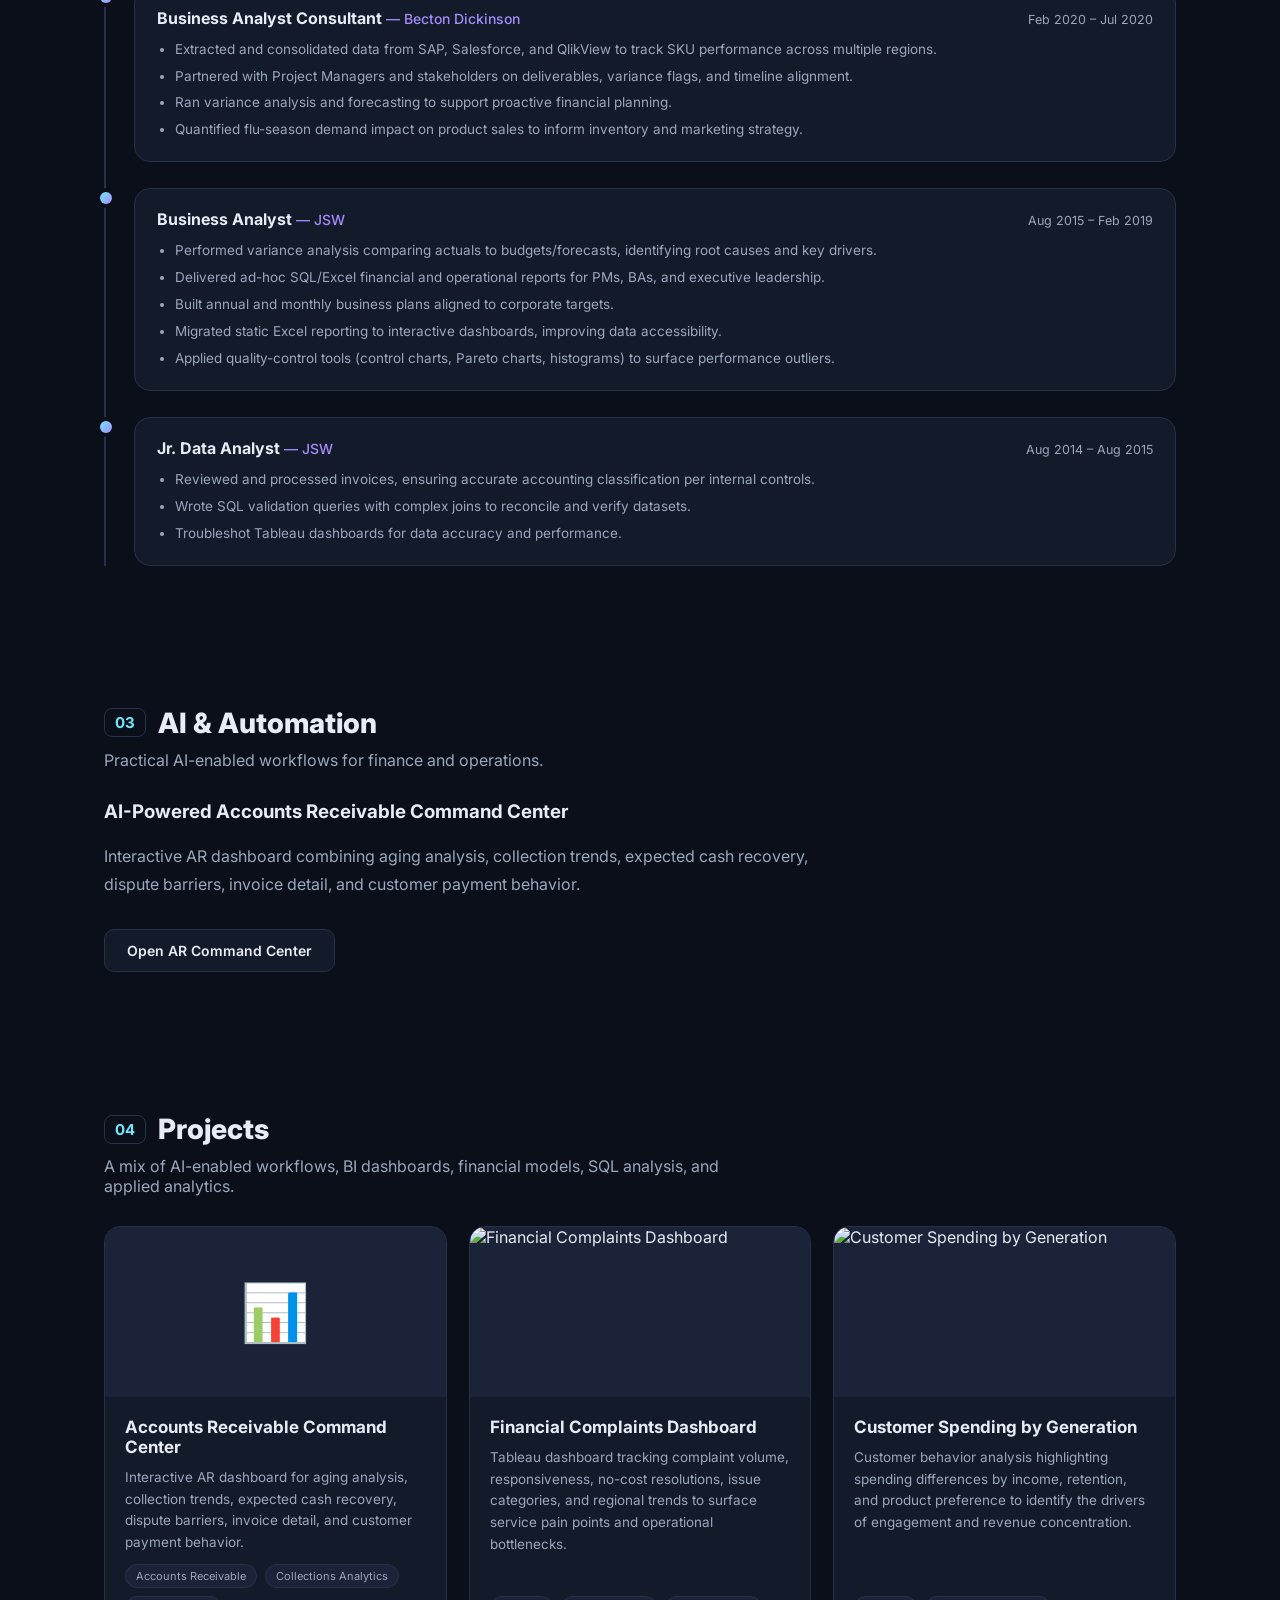
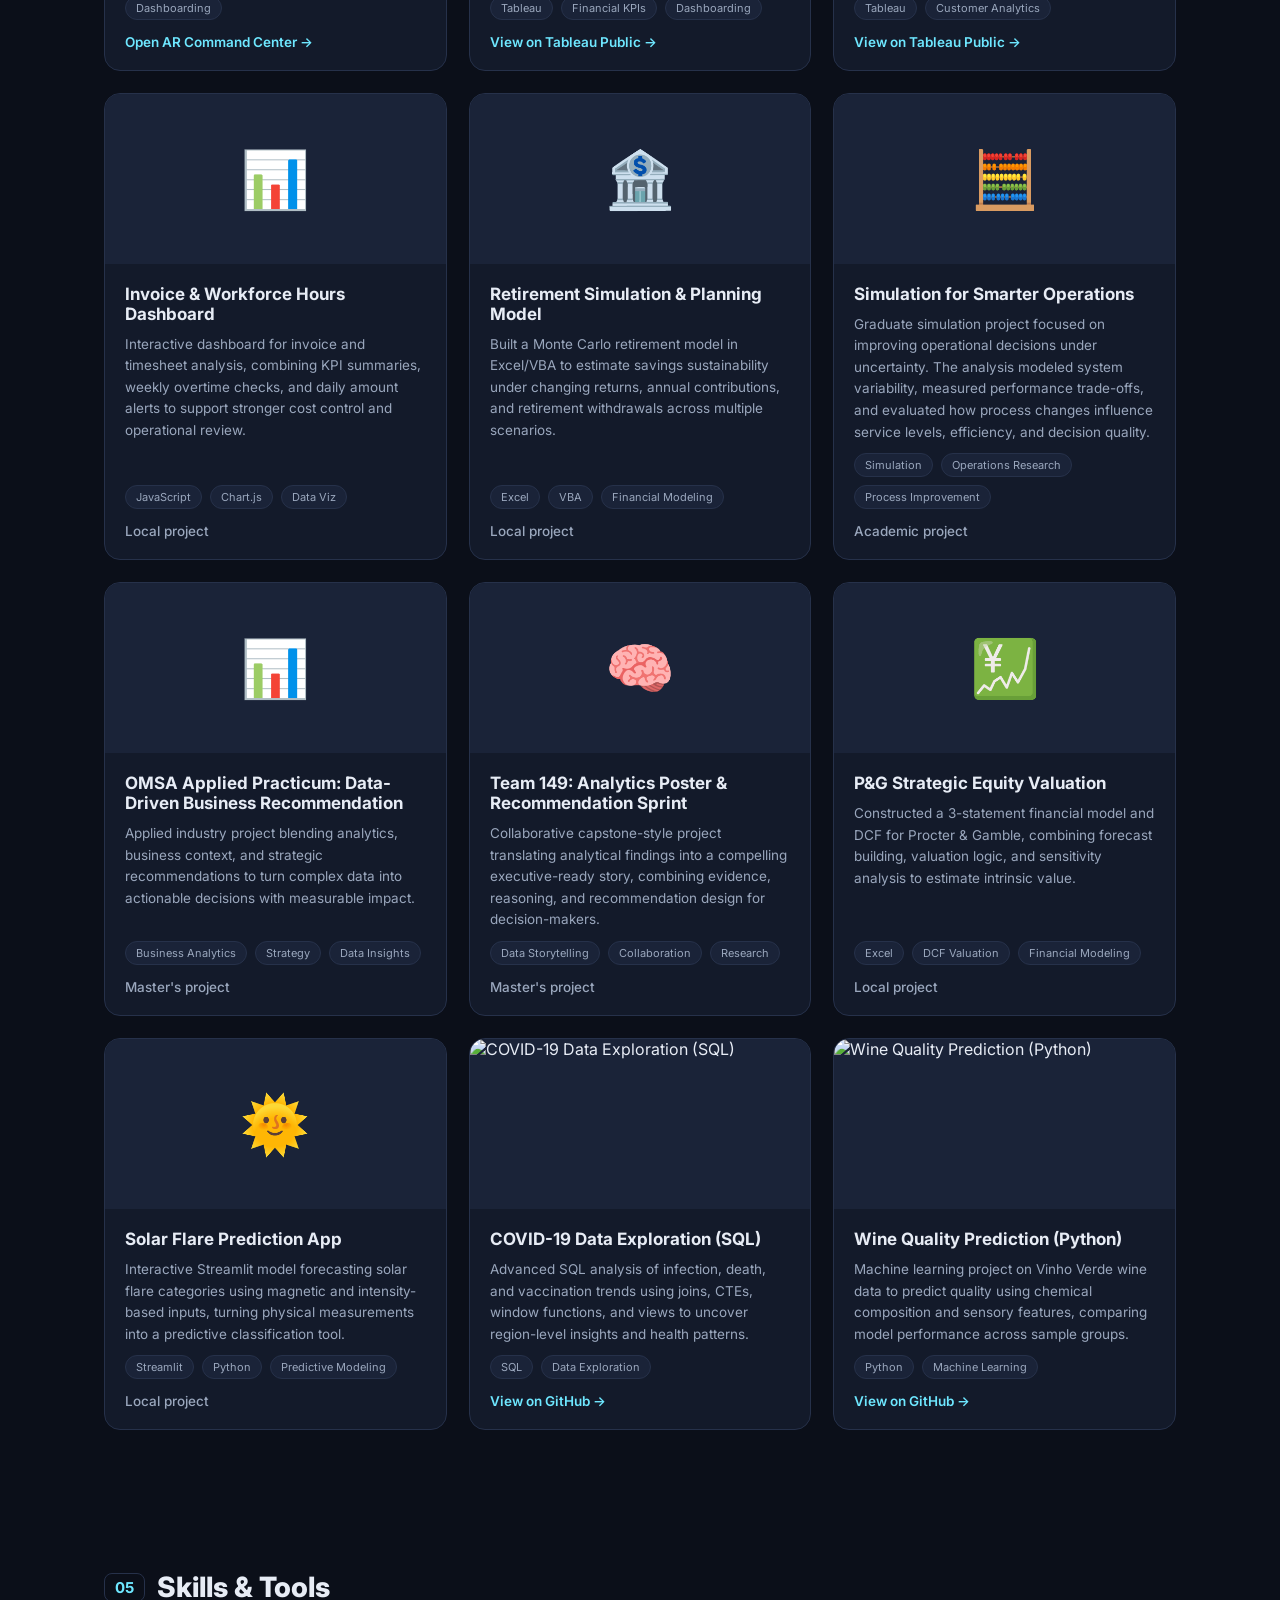
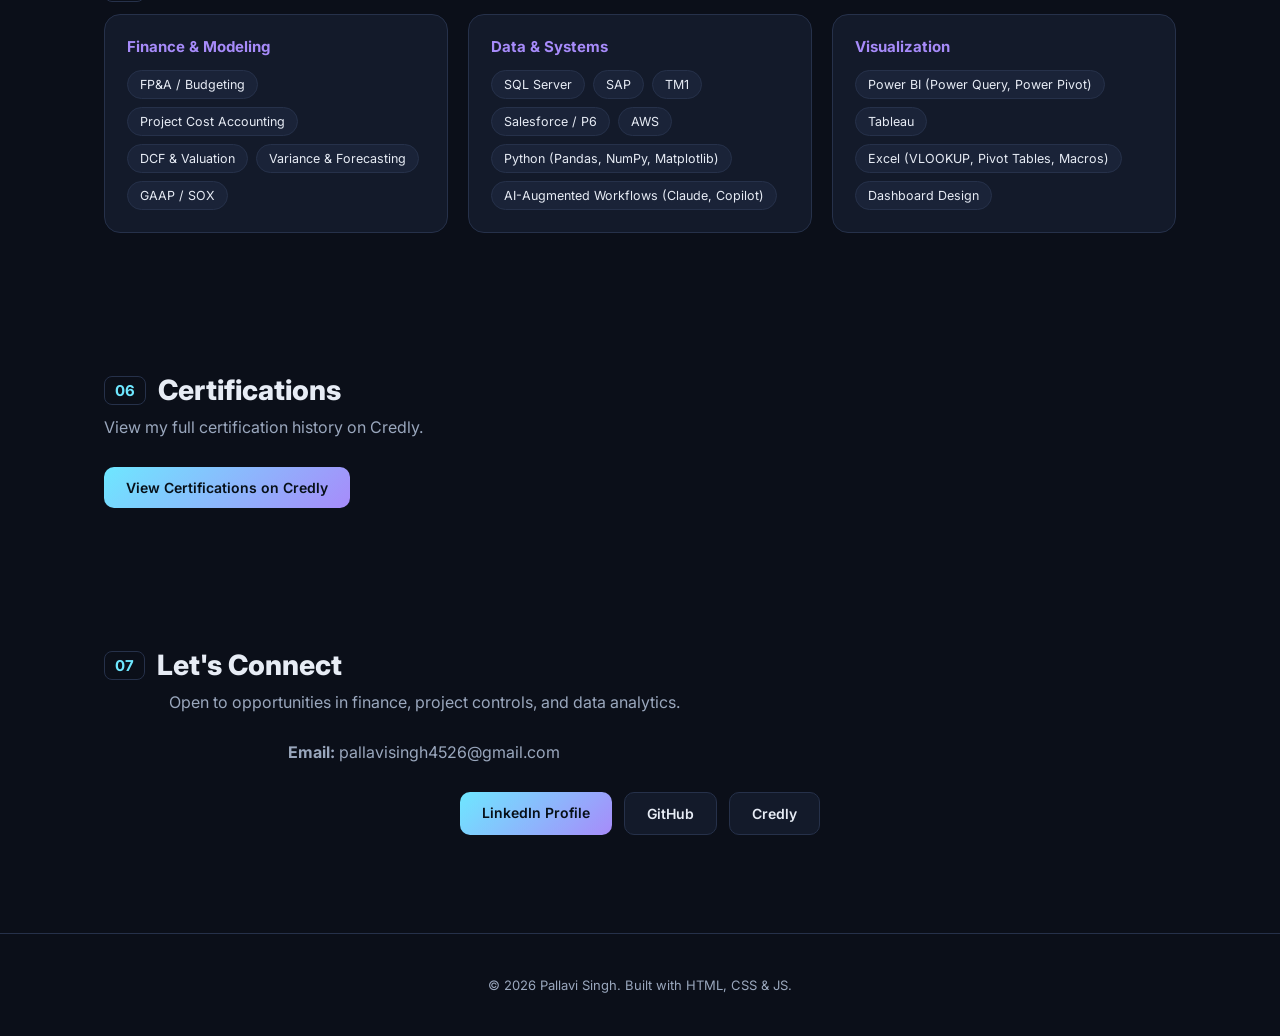
==== commit 893c1362: "Align AI feature with AR dashboard" ====
--- a/index.html
+++ b/index.html
@@ -94,9 +94,9 @@
     <section id="ai" class="section container">
       <h2 class="section-title"><span class="tag-num">03</span> AI &amp; Automation</h2>
       <p class="section-sub">Practical AI-enabled workflows for finance and operations.</p>
-      <h3>AI Invoice Extraction &amp; Reconciliation System</h3>
-      <p class="about-text">Built an invoice extraction and reconciliation workflow that compares billed labor lines with MSA rate cards and identifies overbilling discrepancies.</p>
-      <a href="invoice-reconciliation.html" class="btn btn-outline">Open Live Demo</a>
+      <h3>AI-Powered Accounts Receivable Command Center</h3>
+      <p class="about-text">Interactive AR dashboard combining aging analysis, collection trends, expected cash recovery, dispute barriers, invoice detail, and customer payment behavior.</p>
+      <a href="dashboards/accounts-receivable-command-center/" class="btn btn-outline">Open AR Command Center</a>
     </section>
 
     <!-- PROJECTS -->
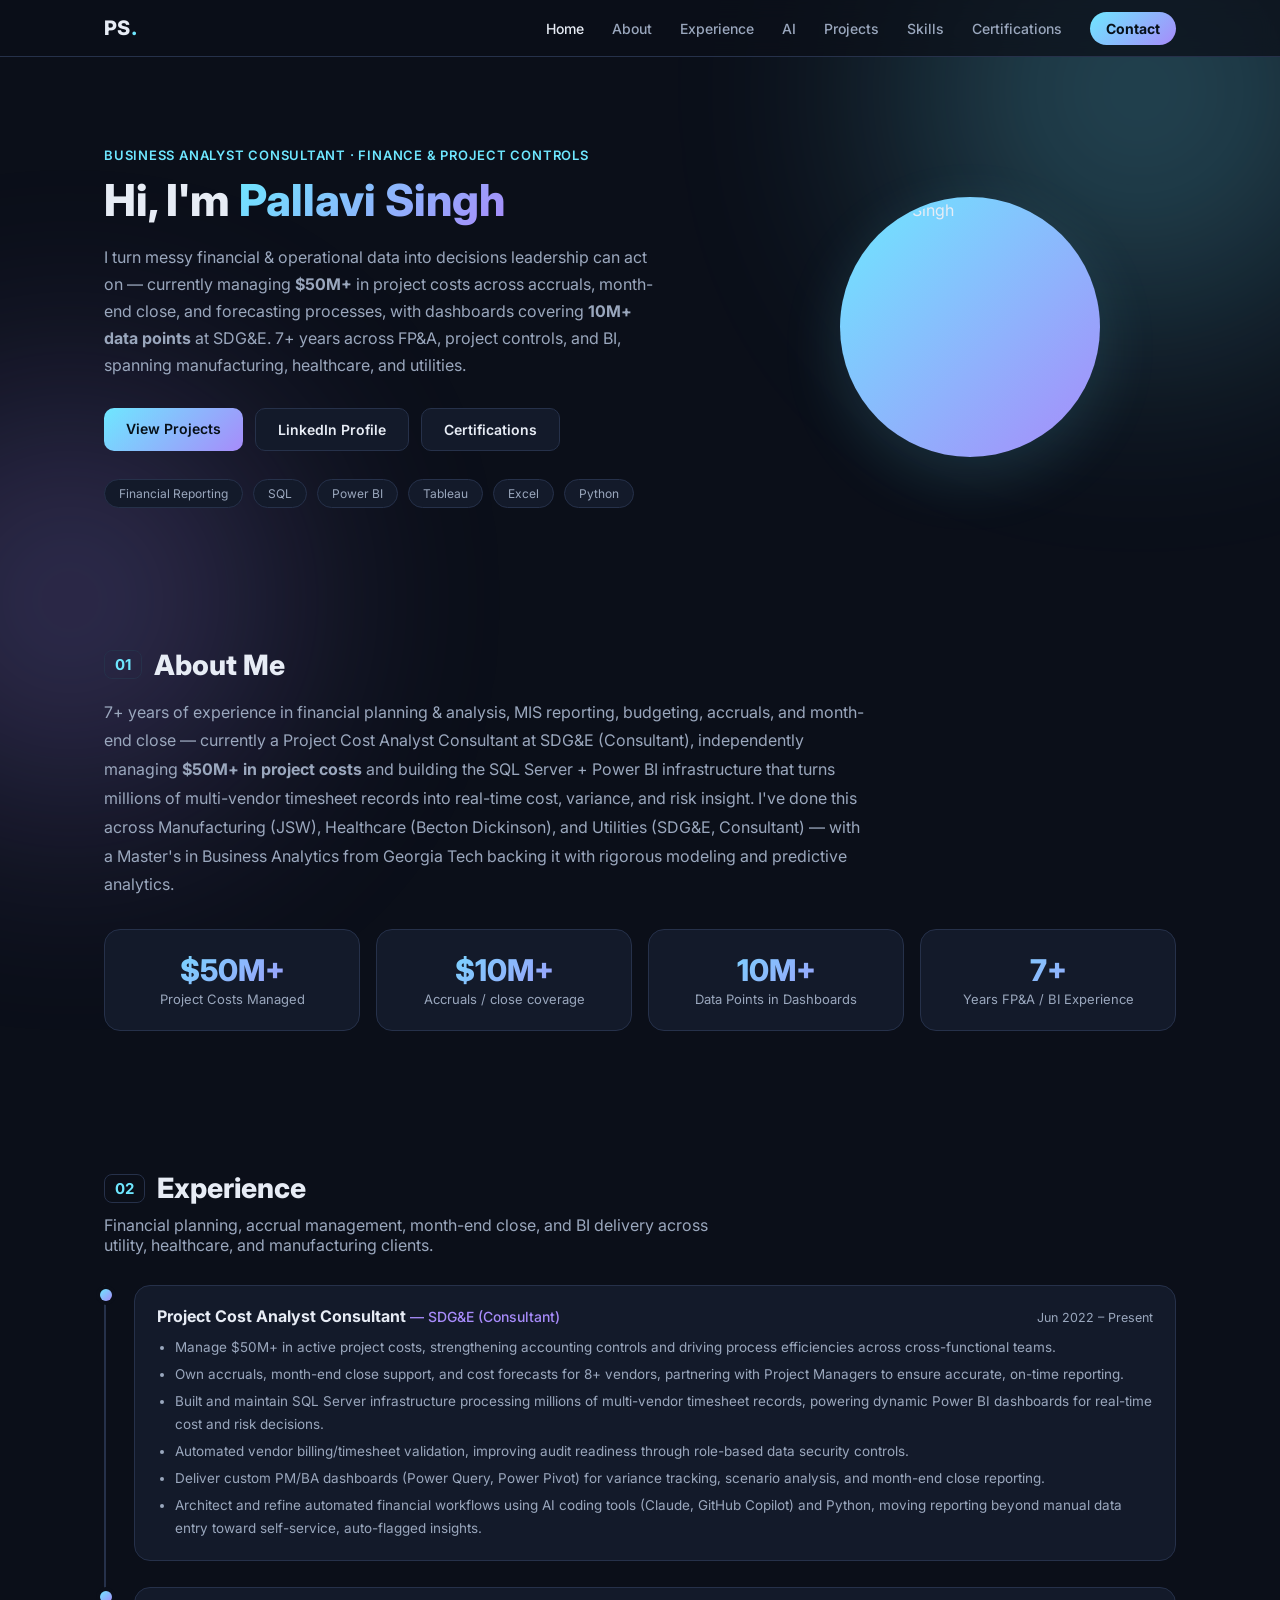
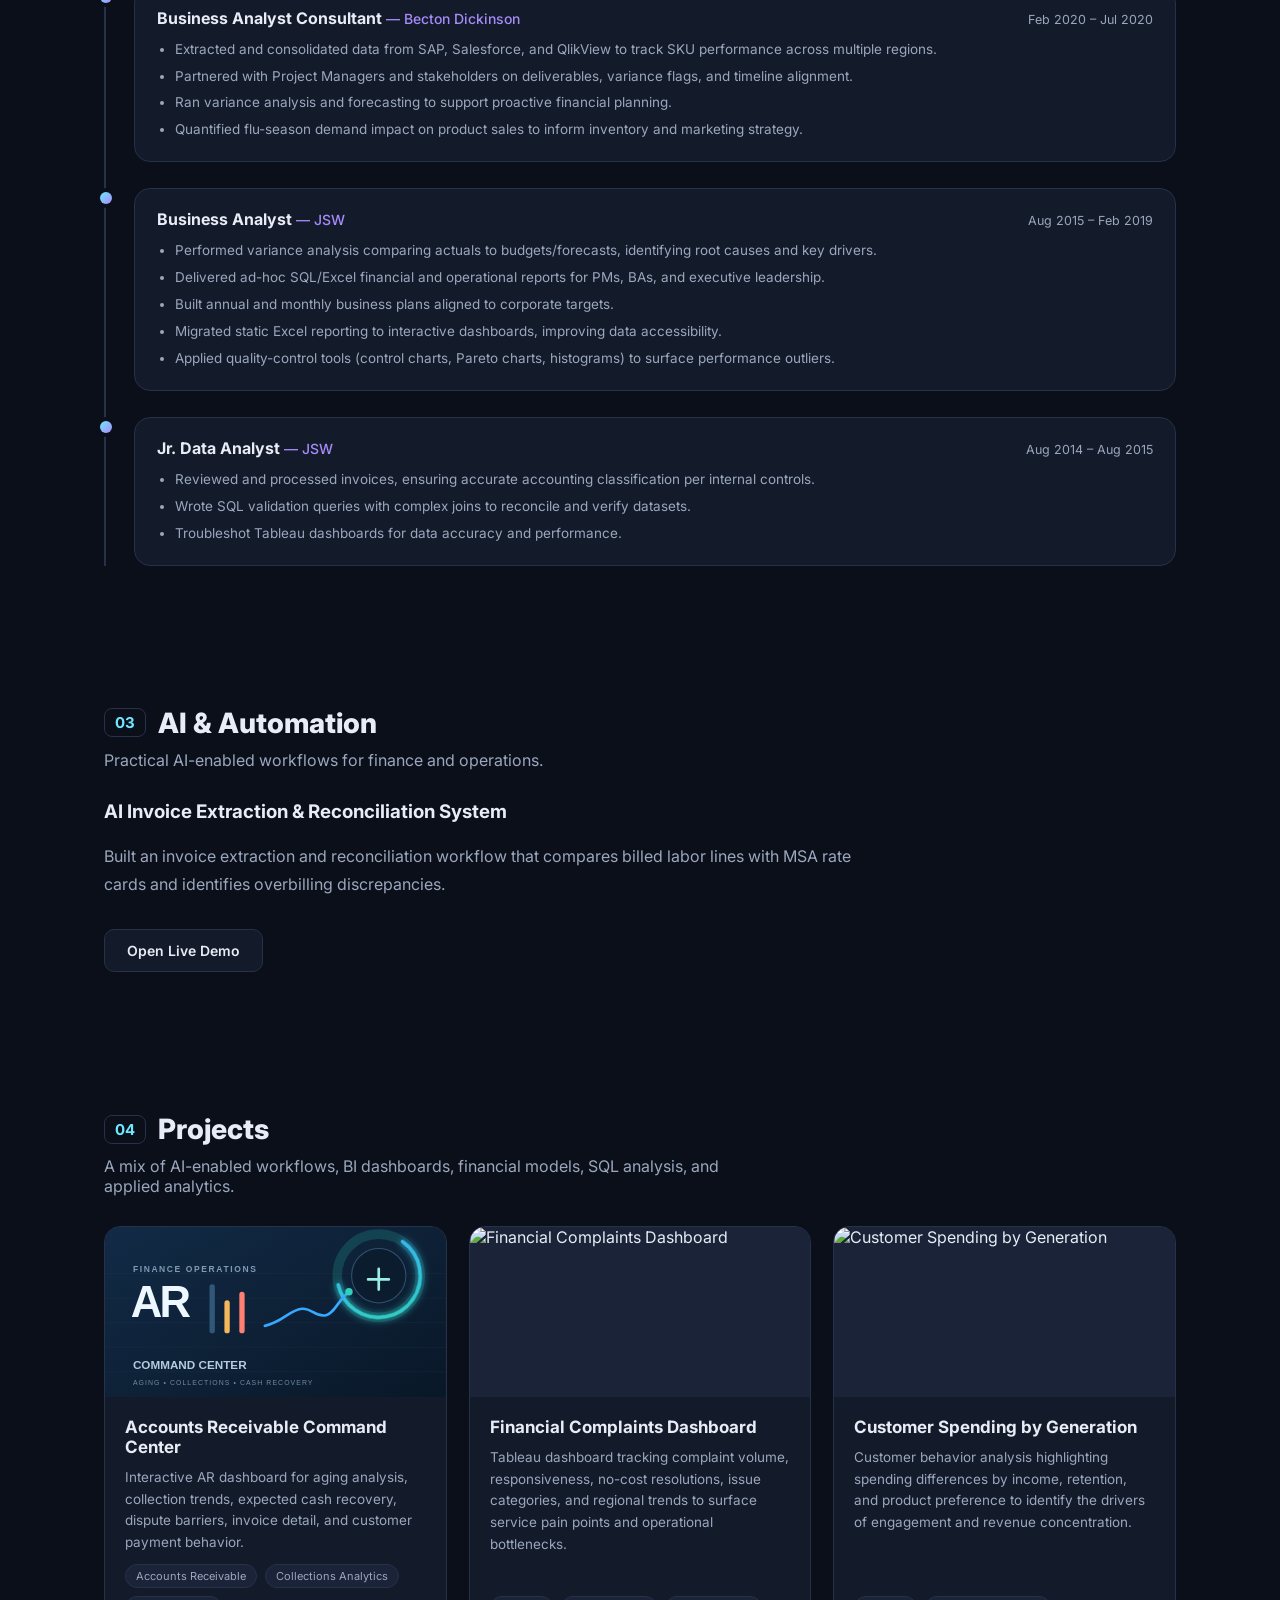
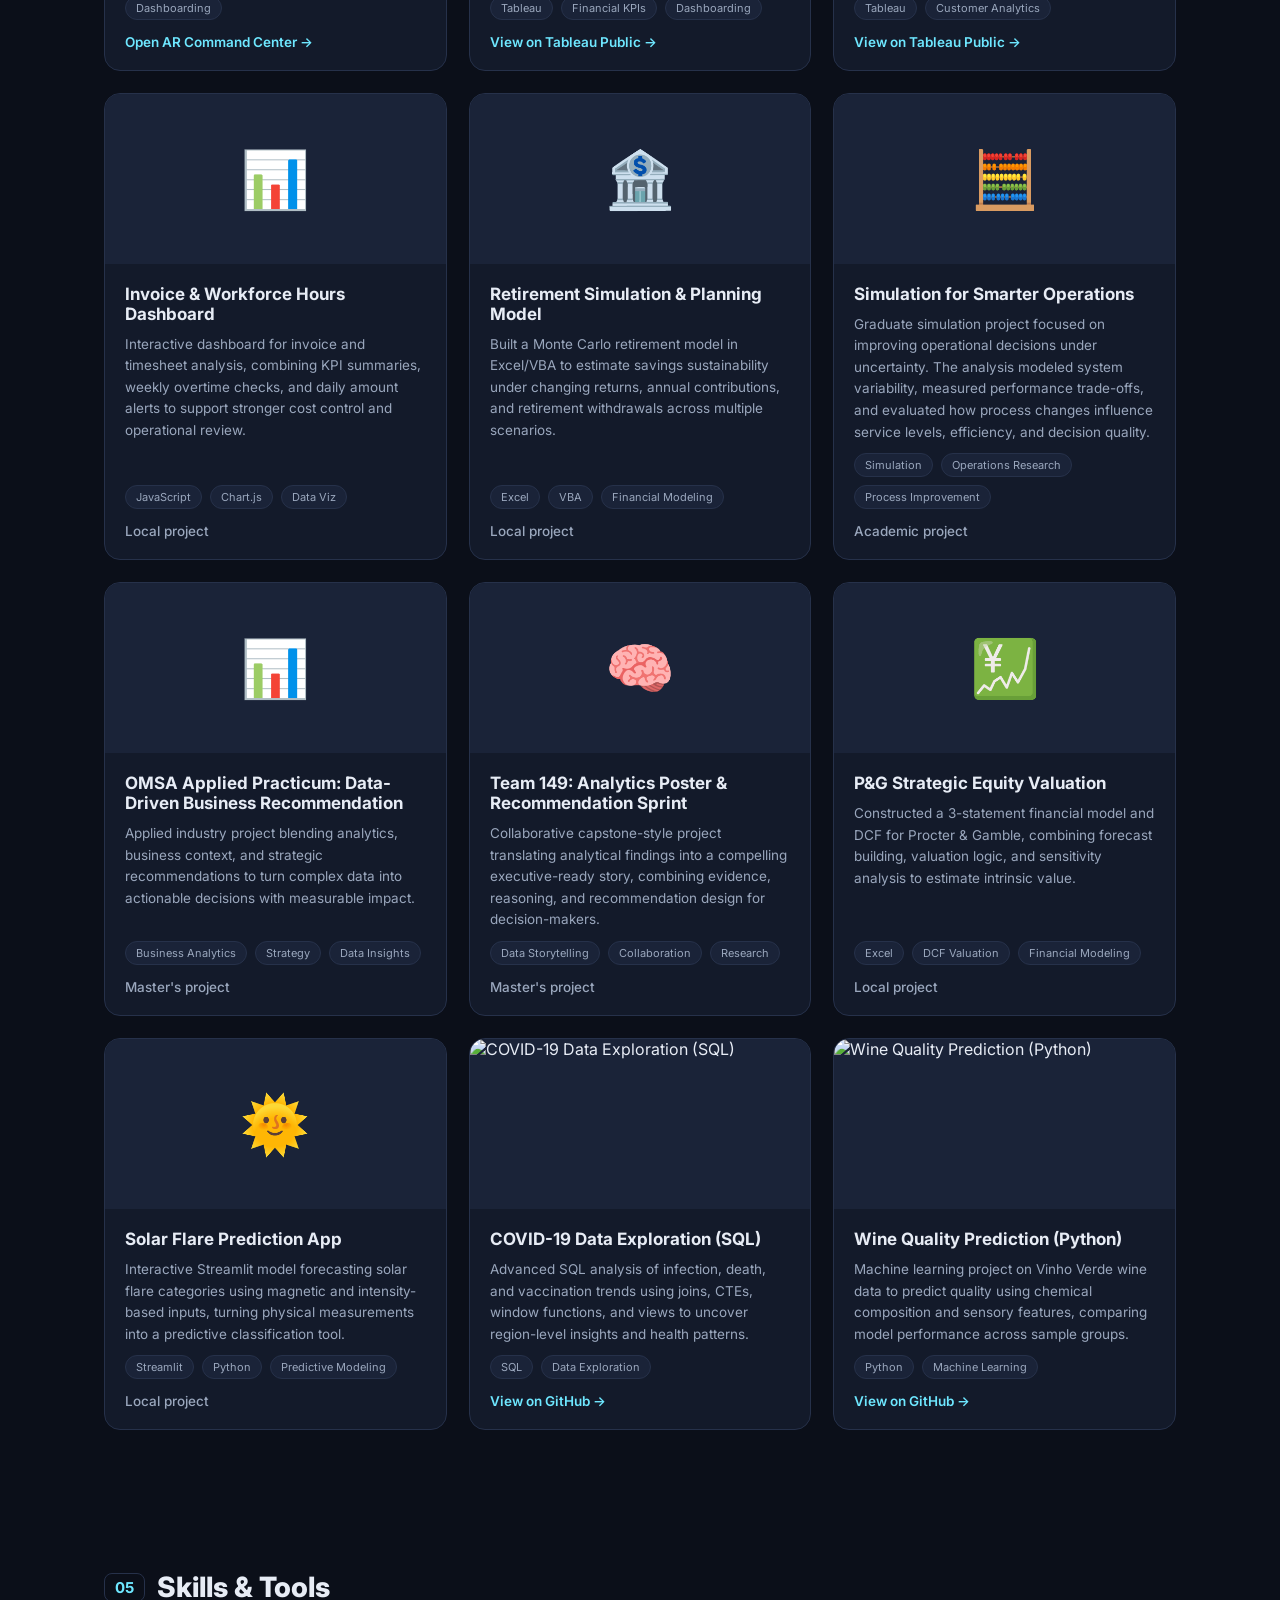
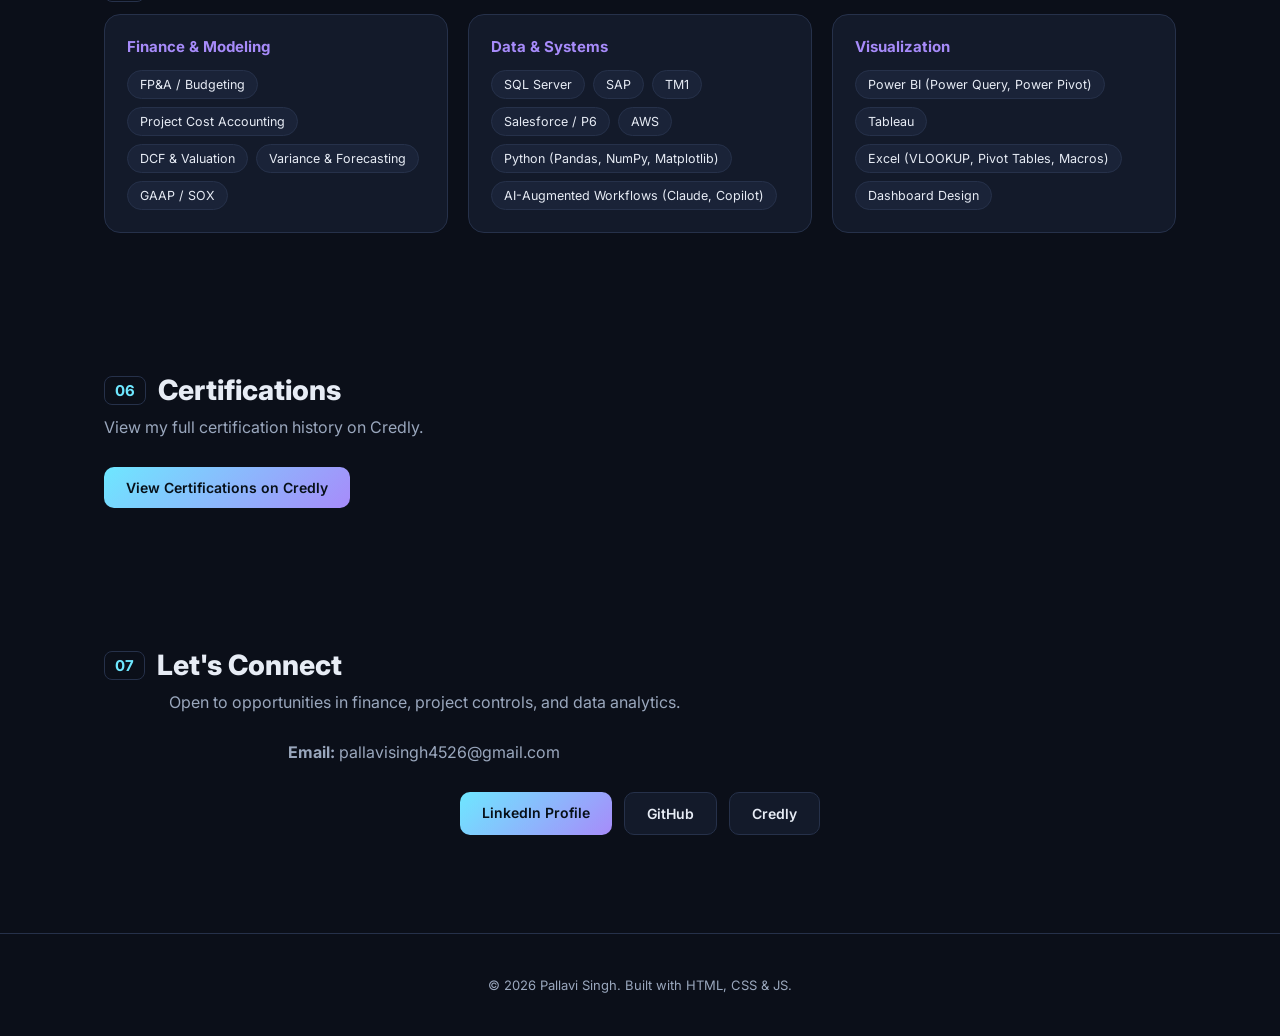
==== commit 6c6f97d2: "Restore invoice live demo link" ====
--- a/index.html
+++ b/index.html
@@ -94,9 +94,9 @@
     <section id="ai" class="section container">
       <h2 class="section-title"><span class="tag-num">03</span> AI &amp; Automation</h2>
       <p class="section-sub">Practical AI-enabled workflows for finance and operations.</p>
-      <h3>AI-Powered Accounts Receivable Command Center</h3>
-      <p class="about-text">Interactive AR dashboard combining aging analysis, collection trends, expected cash recovery, dispute barriers, invoice detail, and customer payment behavior.</p>
-      <a href="dashboards/accounts-receivable-command-center/" class="btn btn-outline">Open AR Command Center</a>
+      <h3>AI Invoice Extraction &amp; Reconciliation System</h3>
+      <p class="about-text">Built an invoice extraction and reconciliation workflow that compares billed labor lines with MSA rate cards and identifies overbilling discrepancies.</p>
+      <a href="invoice-reconciliation.html" class="btn btn-outline">Open Live Demo</a>
     </section>
 
     <!-- PROJECTS -->
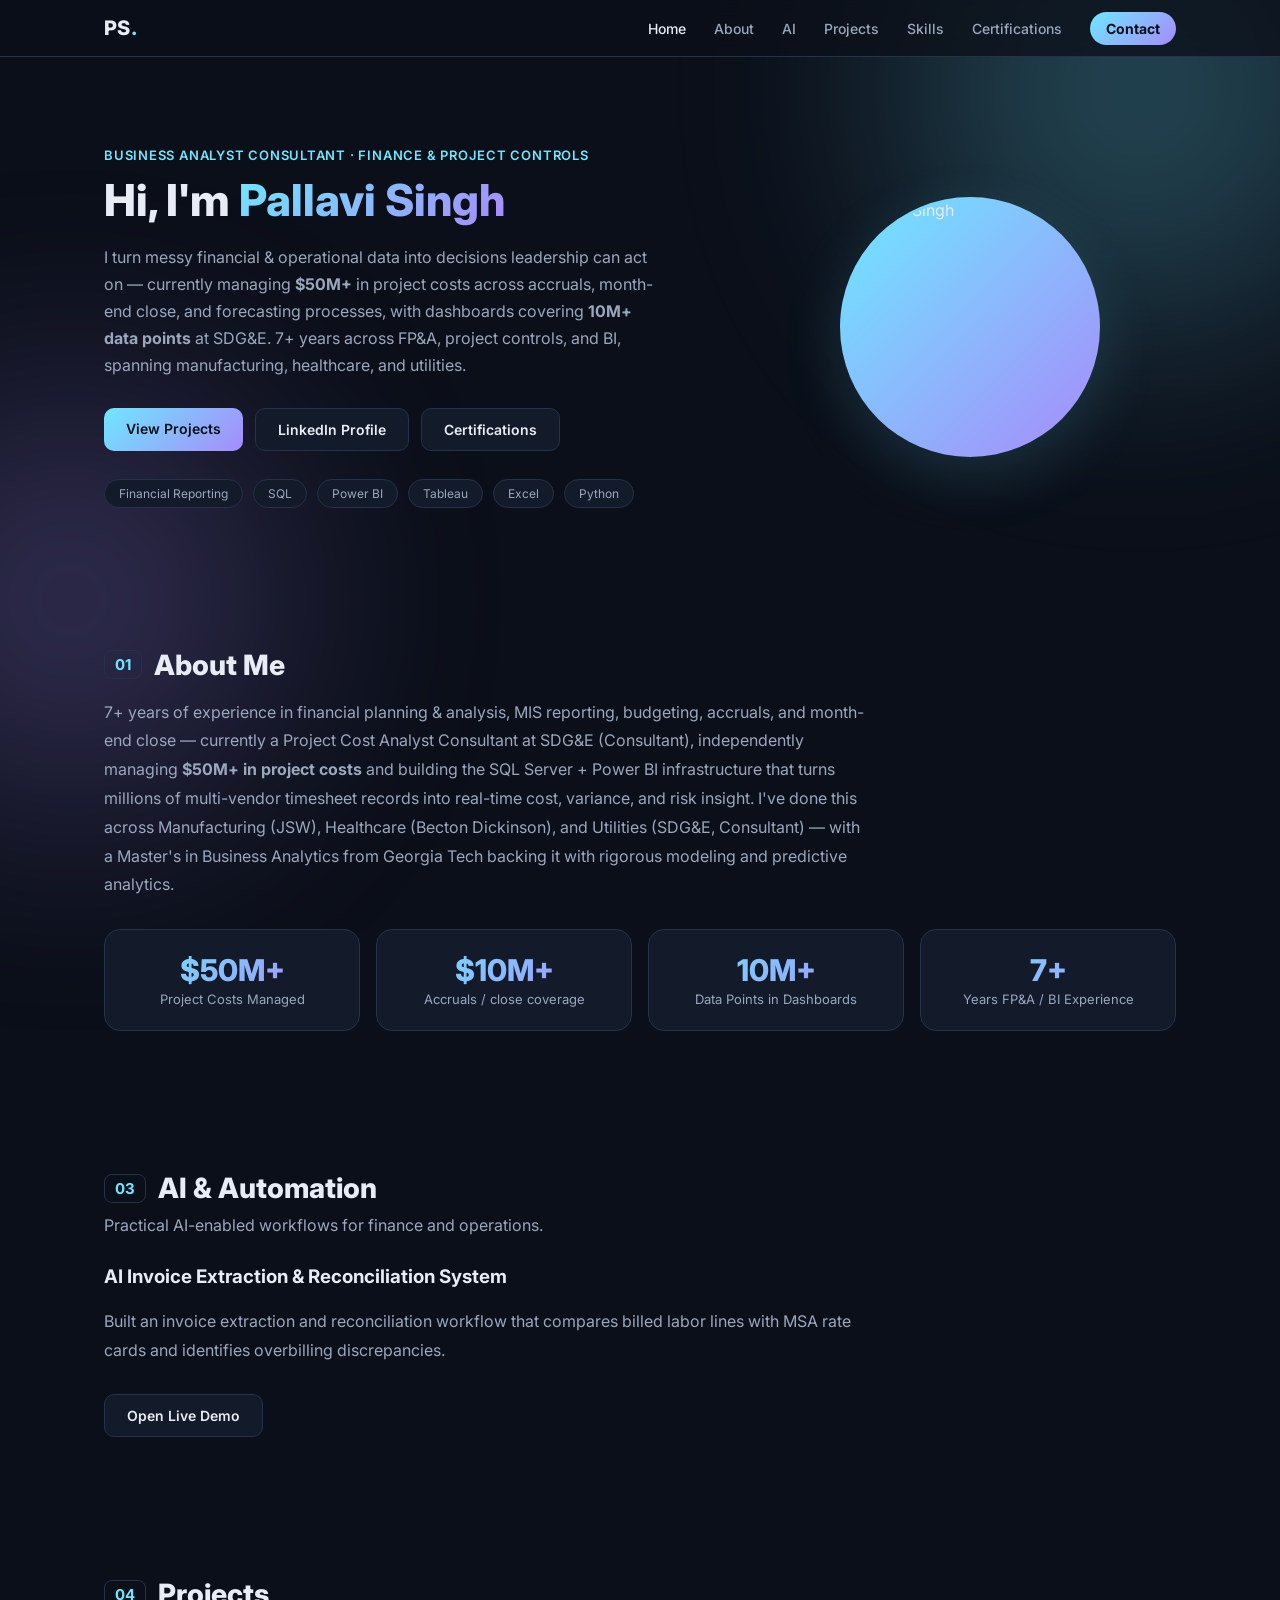
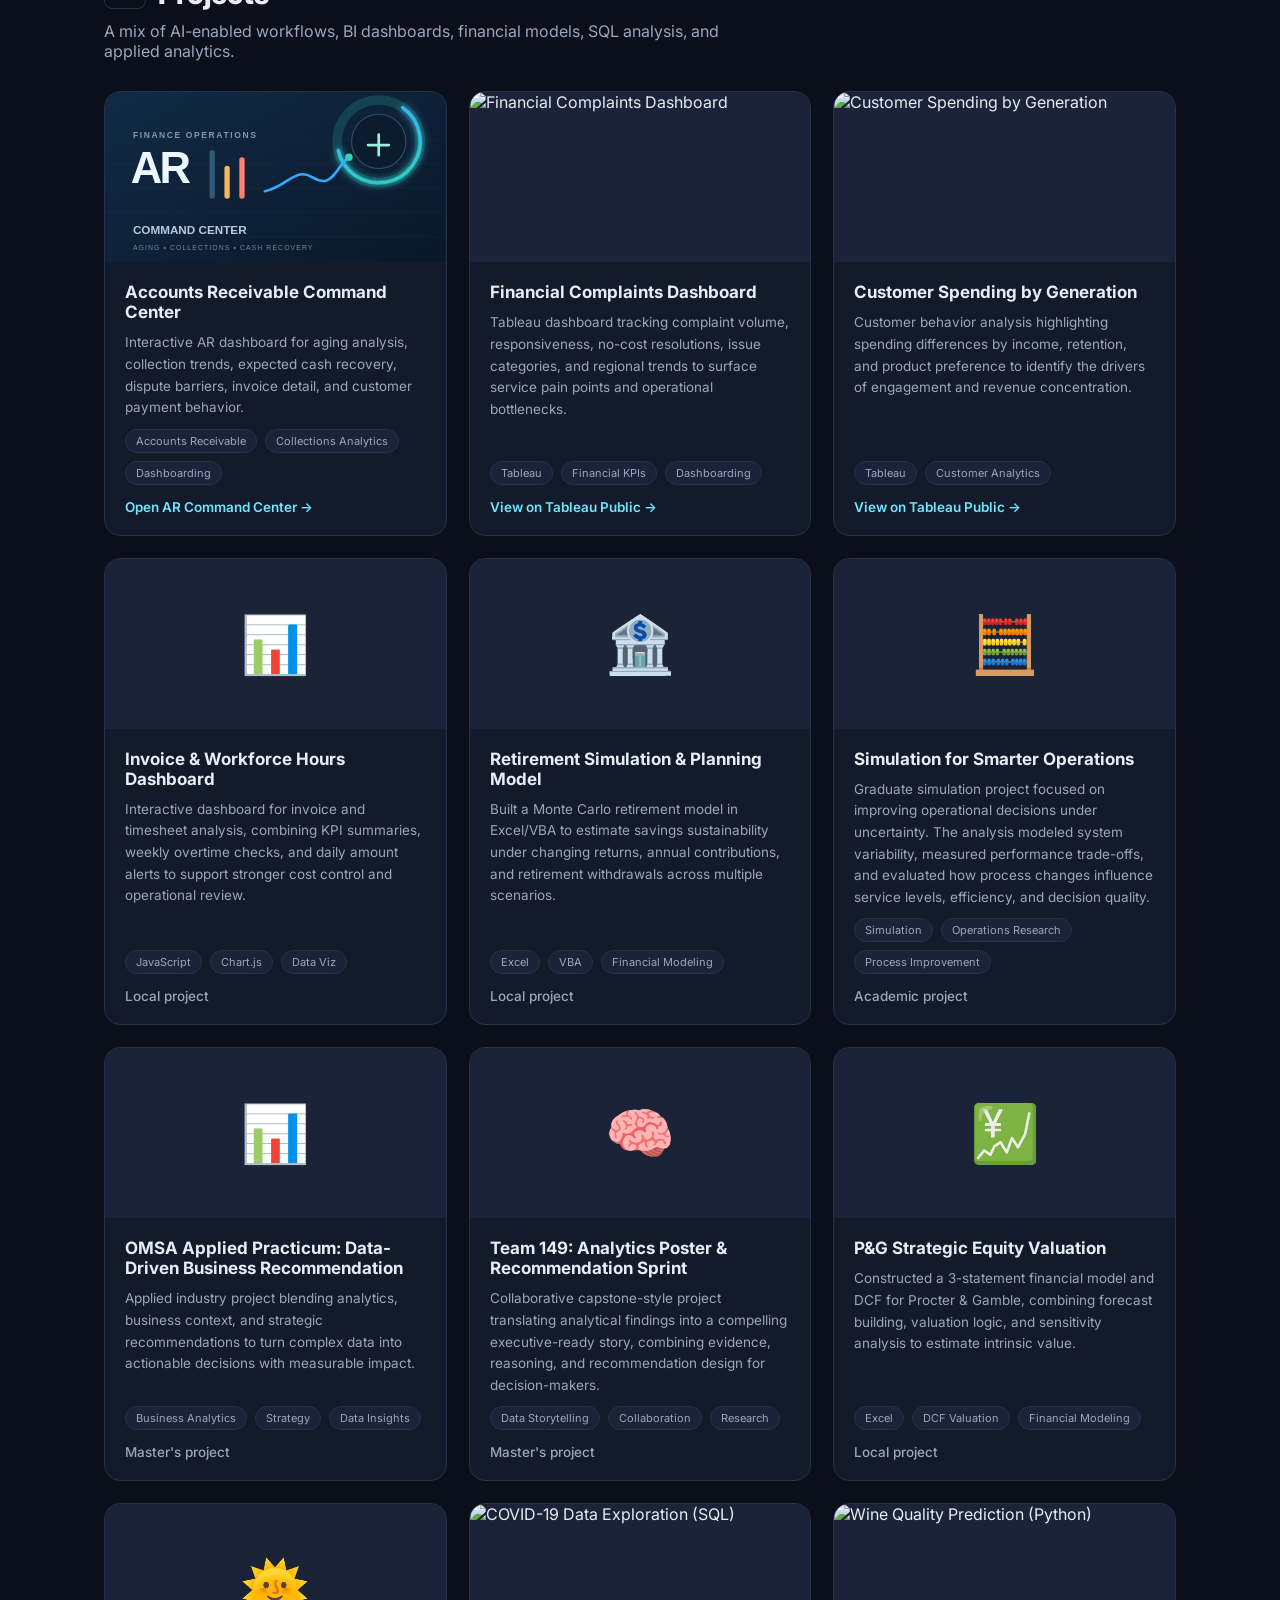
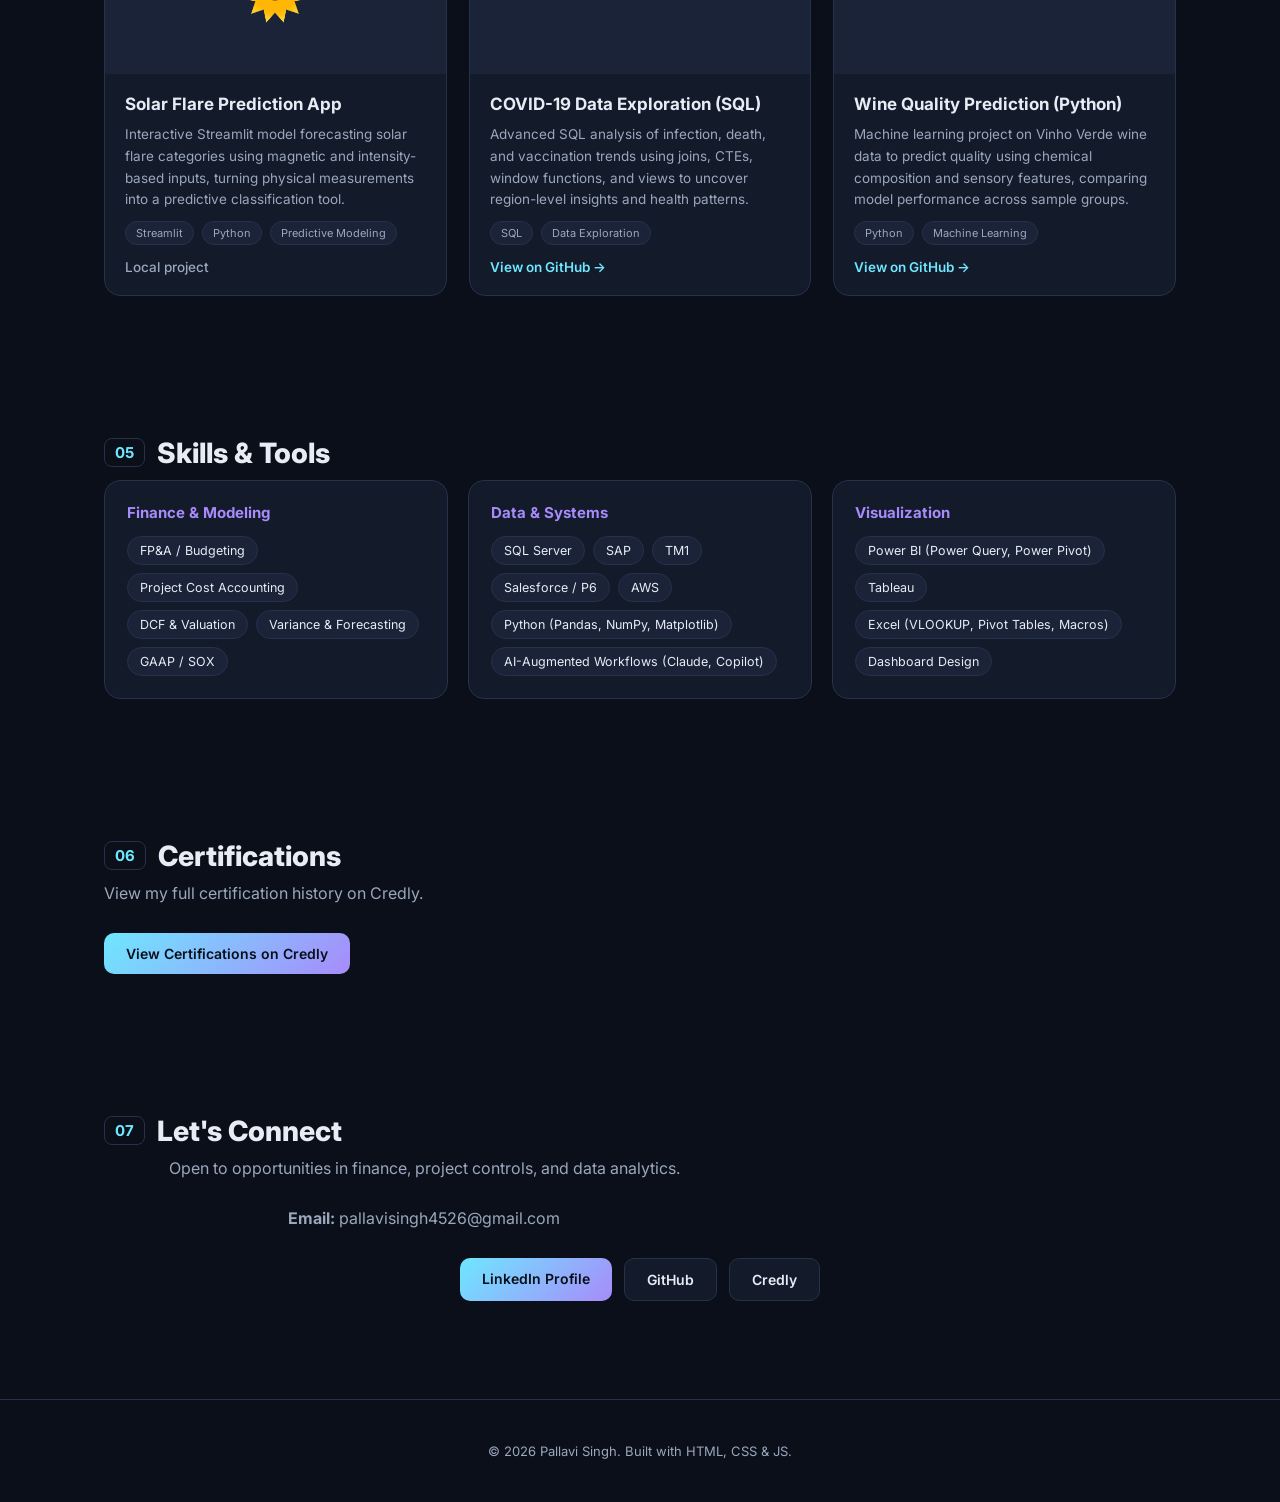
==== commit cb6e32b5: "Temporarily hide experience section" ====
--- a/index.html
+++ b/index.html
@@ -21,7 +21,7 @@
       <ul class="nav-links" id="navLinks">
         <li><a href="#home">Home</a></li>
         <li><a href="#about">About</a></li>
-        <li><a href="#experience">Experience</a></li>
+        <li hidden><a href="#experience">Experience</a></li>
         <li><a href="#ai">AI</a></li>
         <li><a href="#projects">Projects</a></li>
         <li><a href="#skills">Skills</a></li>
@@ -82,7 +82,7 @@
     </section>
 
     <!-- EXPERIENCE -->
-    <section id="experience" class="section container">
+    <section id="experience" class="section container" hidden>
       <h2 class="section-title"><span class="tag-num">02</span> Experience</h2>
       <p class="section-sub">Financial planning, accrual management, month-end close, and BI delivery across utility, healthcare, and manufacturing clients.</p>
       <div class="timeline" id="experienceTimeline">
